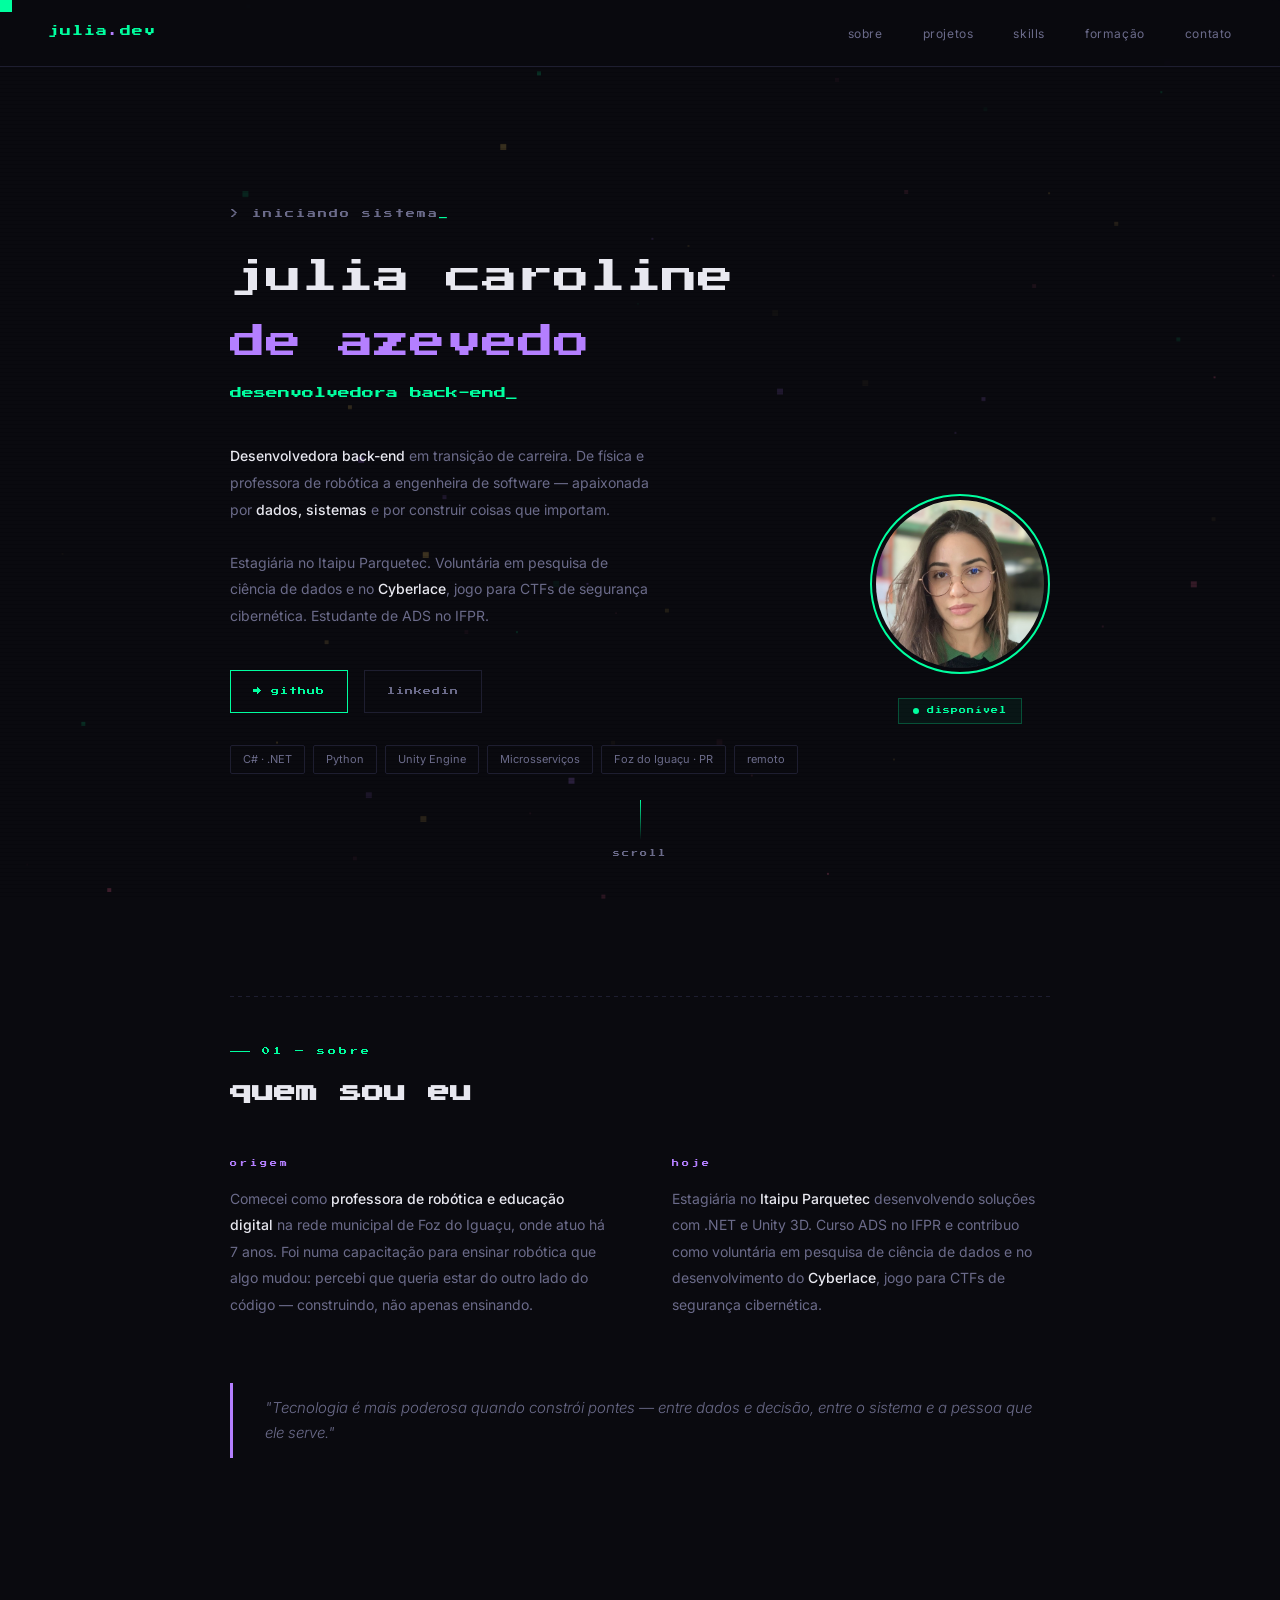
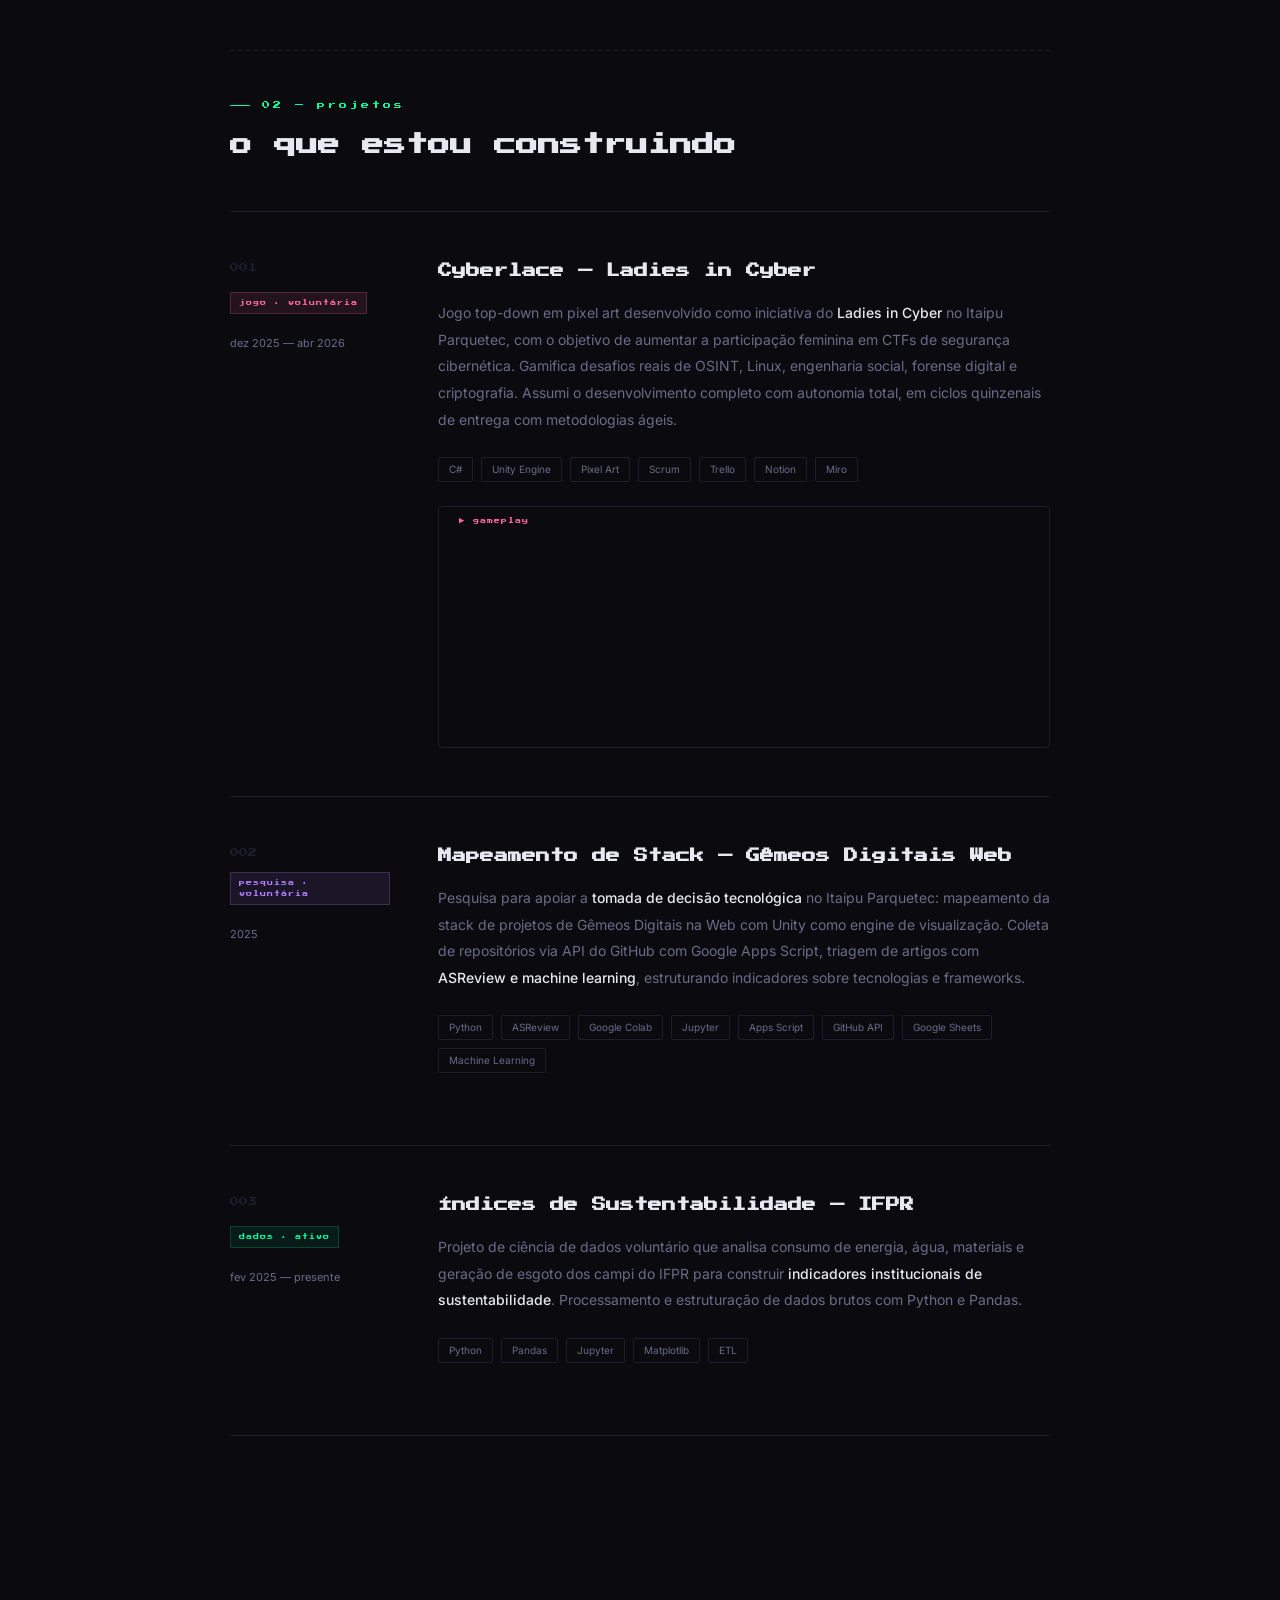
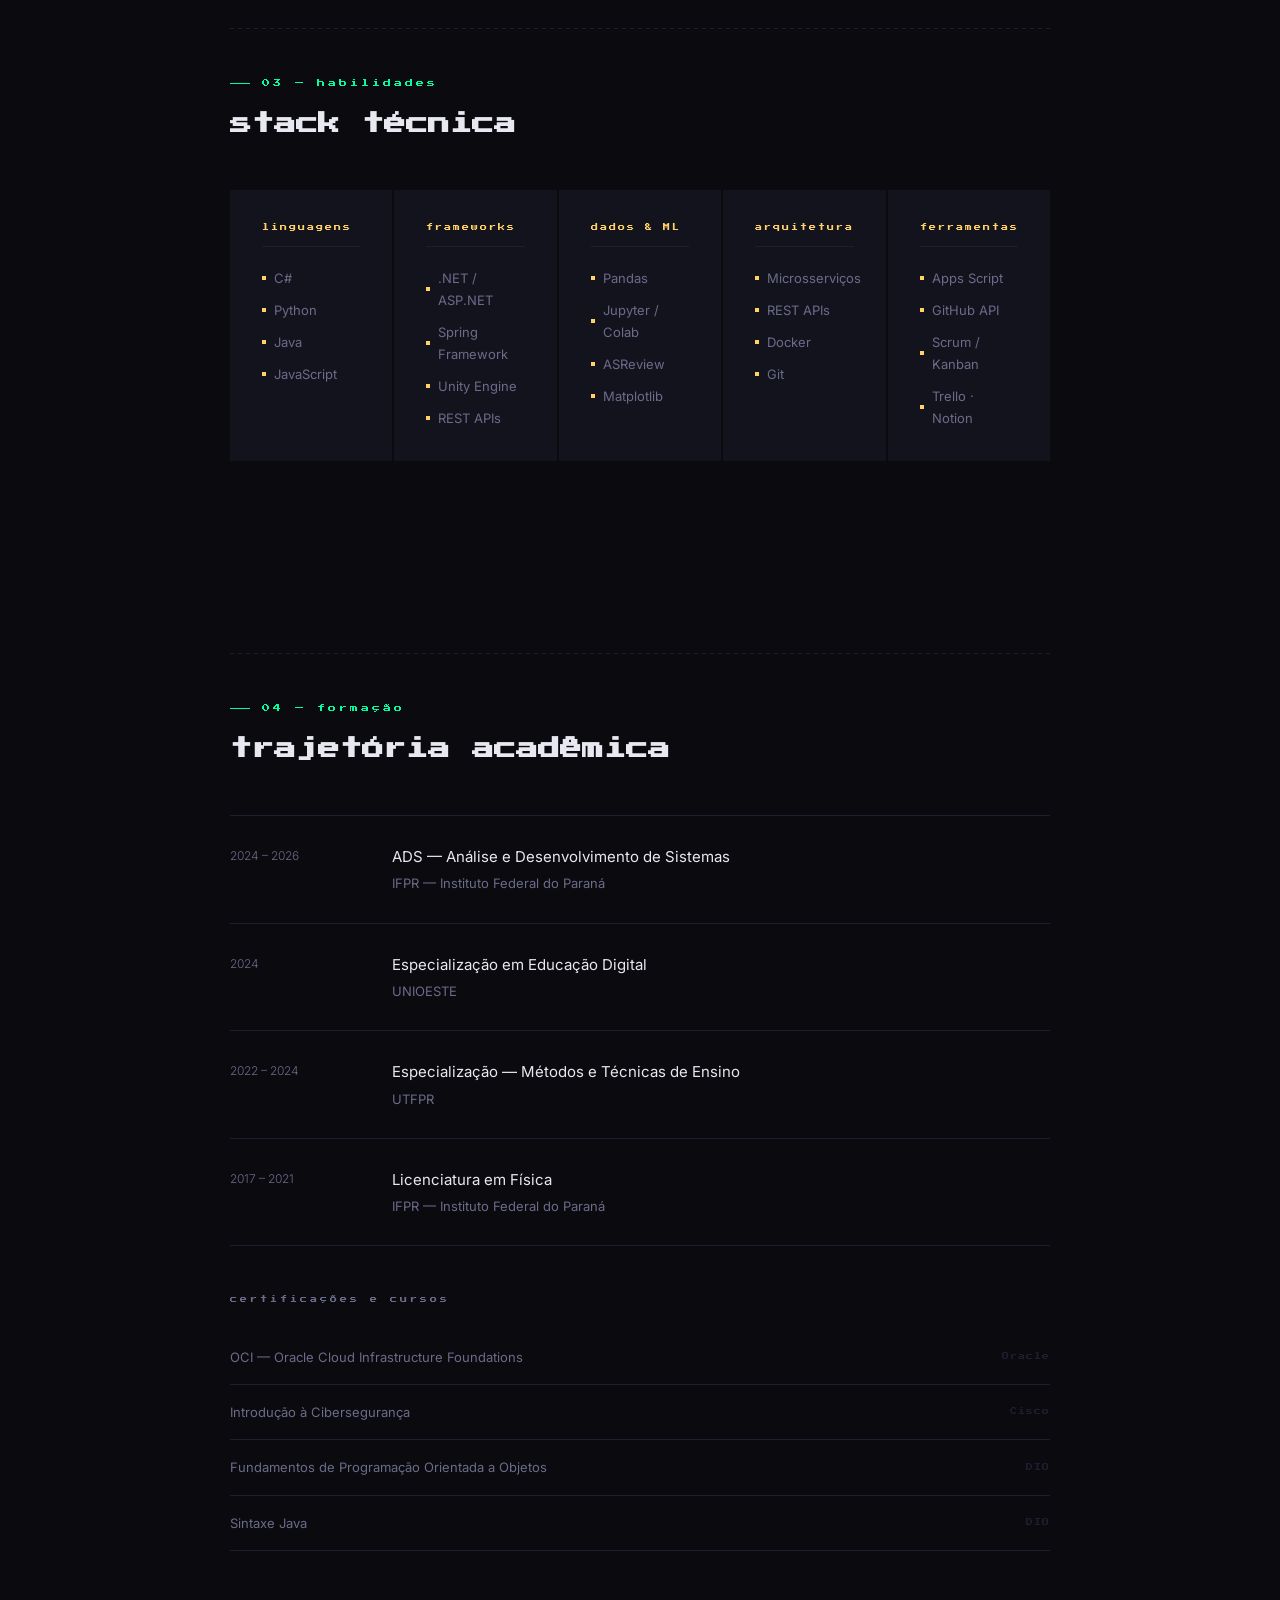
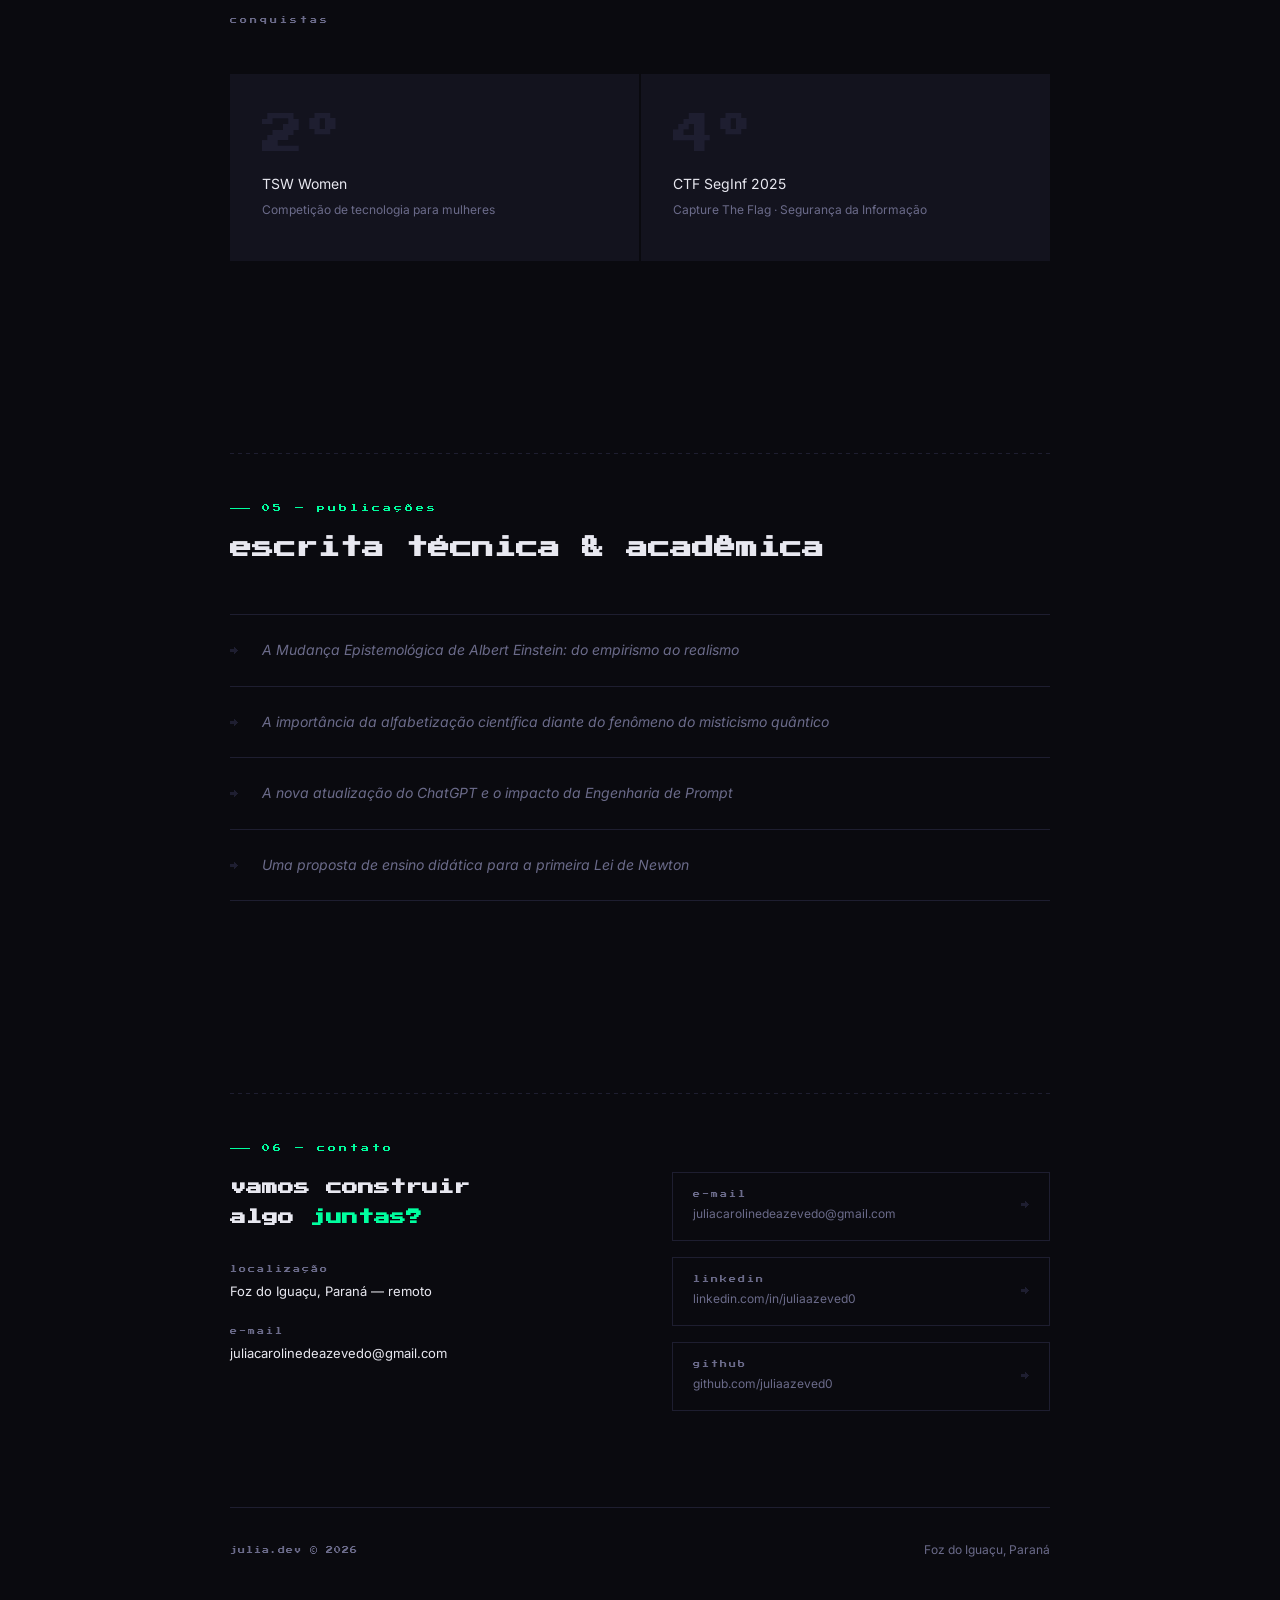
==== index.html @ 339a1e9d "added image profile and update style portfolio" ====
<!DOCTYPE html>
<html lang="pt-BR">
<head>
<meta charset="UTF-8">
<meta name="viewport" content="width=device-width, initial-scale=1.0">
<title>Julia Azevedo — dev</title>
<link rel="preconnect" href="https://fonts.googleapis.com">
<link href="https://fonts.googleapis.com/css2?family=Press+Start+2P&family=Inter:wght@300;400;500&display=swap" rel="stylesheet">
<style>
:root{
  --bg:#0a0a0f;
  --bg2:#0f0f17;
  --surface:#13131e;
  --border:#1e1e30;
  --accent:#00ff9f;
  --accent2:#b47fff;
  --accent3:#ff6b9d;
  --accent4:#ffd166;
  --text:#e8e8f0;
  --muted:#6b6b8a;
  --pixel:'Press Start 2P',monospace;
  --body:'Inter',sans-serif;
}
*{margin:0;padding:0;box-sizing:border-box;}
html{scroll-behavior:smooth;}
body{
  background:var(--bg);
  color:var(--text);
  font-family:var(--body);
  font-size:15px;
  line-height:1.7;
  overflow-x:hidden;
  cursor:none;
}

/* CURSOR */
#cursor{width:12px;height:12px;background:var(--accent);position:fixed;pointer-events:none;z-index:9999;transition:transform 0.1s;}
#cursor-trail{width:6px;height:6px;background:var(--accent2);position:fixed;pointer-events:none;z-index:9998;opacity:0.5;transition:left 0.12s,top 0.12s;}

/* CANVAS */
#particles{position:fixed;inset:0;pointer-events:none;z-index:0;opacity:0.4;}

/* SCANLINES */
body::after{
  content:'';position:fixed;inset:0;
  background:repeating-linear-gradient(0deg,transparent,transparent 3px,rgba(0,0,0,0.12) 3px,rgba(0,0,0,0.12) 4px);
  pointer-events:none;z-index:1;
}

/* NAV */
nav{
  position:fixed;top:0;left:0;right:0;z-index:100;
  padding:1.25rem 3rem;
  display:flex;justify-content:space-between;align-items:center;
  border-bottom:1px solid var(--border);
  background:rgba(10,10,15,0.88);
  backdrop-filter:blur(12px);
}
.nav-logo{font-family:var(--pixel);font-size:11px;color:var(--accent);text-decoration:none;letter-spacing:1px;}
.nav-logo span{color:var(--accent2);}
.nav-links{display:flex;gap:2.5rem;list-style:none;}
.nav-links a{
  font-size:12px;color:var(--muted);text-decoration:none;
  letter-spacing:0.05em;font-weight:400;transition:color 0.2s;position:relative;
}
.nav-links a::after{content:'';position:absolute;bottom:-2px;left:0;width:0;height:1px;background:var(--accent);transition:width 0.3s;}
.nav-links a:hover{color:var(--accent);}
.nav-links a:hover::after{width:100%;}

/* LAYOUT */
.page{max-width:900px;margin:0 auto;padding:0 2.5rem;position:relative;z-index:2;}

/* HERO */
.hero{min-height:100vh;display:flex;flex-direction:column;justify-content:center;padding-top:5rem;position:relative;}
.hero-pre{
  font-family:var(--pixel);font-size:9px;color:var(--muted);
  letter-spacing:2px;margin-bottom:1.5rem;
  opacity:0;animation:fadeUp 0.6s 0.2s forwards;
}
.hero-pre .blink{color:var(--accent);animation:blink 1s step-end infinite;}
@keyframes blink{50%{opacity:0;}}
.hero-name{
  font-family:var(--pixel);font-size:clamp(18px,3.5vw,36px);line-height:1.8;
  margin-bottom:0.5rem;opacity:0;animation:fadeUp 0.6s 0.4s forwards;
}
.hero-name .l1{color:var(--text);}
.hero-name .l2{color:var(--accent2);}
.hero-role{
  font-family:var(--pixel);font-size:clamp(9px,1.4vw,12px);color:var(--accent);
  margin-bottom:2.5rem;min-height:1.6em;opacity:0;animation:fadeUp 0.6s 0.6s forwards;
}
.hero-grid{
  display:grid;grid-template-columns:1fr auto;gap:4rem;align-items:center;
  opacity:0;animation:fadeUp 0.7s 0.8s forwards;
}
.hero-bio{font-size:14px;color:var(--muted);line-height:1.9;max-width:420px;margin-bottom:2.5rem;}
.hero-bio strong{color:var(--text);font-weight:500;}
.hero-btns{display:flex;gap:1rem;flex-wrap:wrap;}
.btn{
  font-family:var(--pixel);font-size:8px;padding:14px 22px;text-decoration:none;
  letter-spacing:1px;transition:all 0.2s;border:1px solid;
  display:inline-block;position:relative;overflow:hidden;
}
.btn::before{
  content:'';position:absolute;inset:0;background:var(--accent);
  transform:translateX(-101%);transition:transform 0.25s;z-index:0;
}
.btn:hover::before{transform:translateX(0);}
.btn span{position:relative;z-index:1;}
.btn-primary{border-color:var(--accent);color:var(--accent);}
.btn-primary:hover{color:var(--bg);}
.btn-ghost{border-color:var(--border);color:var(--muted);}
.btn-ghost::before{background:var(--surface);}
.btn-ghost:hover{color:var(--text);}
.hero-tags{display:flex;flex-wrap:wrap;gap:8px;margin-top:2rem;}
.tag{font-size:11px;color:var(--muted);border:1px solid var(--border);padding:4px 12px;border-radius:2px;transition:all 0.2s;}
.tag:hover{border-color:var(--accent2);color:var(--accent2);}

/* FOTO */
.hero-photo-area{display:flex;flex-direction:column;align-items:center;gap:1.5rem;}
.photo-ring{
  width:180px;height:180px;border:2px solid var(--accent);
  border-radius:50%;padding:4px;position:relative;
  animation:ringPulse 4s ease-in-out infinite;
}
@keyframes ringPulse{
  0%,100%{box-shadow:0 0 0 0 rgba(0,255,159,0.3);}
  50%{box-shadow:0 0 24px 4px rgba(0,255,159,0.12);}
}
.photo-inner{width:100%;height:100%;border-radius:50%;overflow:hidden;background:var(--surface);}
.photo-inner img{width:100%;height:100%;object-fit:cover;object-position:center top;display:block;filter:grayscale(15%);transition:filter 0.4s;}
.photo-ring:hover .photo-inner img{filter:grayscale(0%);}
.status-badge{
  font-family:var(--pixel);font-size:7px;color:var(--accent);
  border:1px solid rgba(0,255,159,0.25);padding:6px 14px;
  letter-spacing:1px;display:flex;align-items:center;gap:8px;
  background:rgba(0,255,159,0.05);
}
.status-dot{width:6px;height:6px;background:var(--accent);border-radius:50%;animation:pulse 2s ease-in-out infinite;}
@keyframes pulse{0%,100%{opacity:1;transform:scale(1);}50%{opacity:0.4;transform:scale(0.8);}}

/* SCROLL HINT */
.scroll-hint{
  position:absolute;bottom:2.5rem;left:50%;transform:translateX(-50%);
  display:flex;flex-direction:column;align-items:center;gap:8px;
  opacity:0;animation:fadeIn 1s 1.8s forwards;
}
.scroll-arrow{width:1px;height:40px;background:linear-gradient(to bottom,var(--accent),transparent);animation:scrollPulse 2s ease-in-out infinite;}
@keyframes scrollPulse{0%,100%{opacity:0.3;}50%{opacity:1;}}
.scroll-label{font-family:var(--pixel);font-size:7px;color:var(--muted);letter-spacing:2px;}

/* SEÇÕES */
section{padding:6rem 0;}
.sec-kicker{
  font-family:var(--pixel);font-size:8px;color:var(--accent);
  letter-spacing:3px;margin-bottom:1rem;
  display:flex;align-items:center;gap:12px;
}
.sec-kicker::before{content:'';display:inline-block;width:20px;height:1px;background:var(--accent);}
.sec-h{font-family:var(--pixel);font-size:clamp(14px,2.5vw,22px);color:var(--text);line-height:1.6;margin-bottom:3rem;}

/* DIVISOR */
.px-div{
  width:100%;height:1px;
  background:repeating-linear-gradient(90deg,var(--border) 0,var(--border) 4px,transparent 4px,transparent 8px);
  margin:0 0 3rem;
}

/* SOBRE */
.about-layout{display:grid;grid-template-columns:1fr 1fr;gap:4rem;align-items:start;}
.about-label-s{font-family:var(--pixel);font-size:7px;color:var(--accent2);letter-spacing:3px;margin-bottom:1rem;display:block;}
.about-p{font-size:14px;color:var(--muted);line-height:1.9;}
.about-p strong{color:var(--text);font-weight:500;}
.about-quote{
  grid-column:1/-1;border-left:3px solid var(--accent2);
  padding:0.75rem 0 0.75rem 2rem;font-size:15px;font-style:italic;
  color:var(--muted);font-weight:300;line-height:1.7;
}

/* PROJETOS */
.proj-item{
  border-top:1px solid var(--border);padding:3rem 0;
  display:grid;grid-template-columns:160px 1fr;gap:3rem;transition:background 0.3s;
}
.proj-item:last-child{border-bottom:1px solid var(--border);}
.proj-item:hover{background:rgba(255,255,255,0.01);}
.proj-index{font-family:var(--pixel);font-size:9px;color:var(--border);margin-bottom:0.75rem;}
.proj-badge{font-family:var(--pixel);font-size:6px;padding:5px 8px;letter-spacing:1px;display:inline-block;margin-bottom:0.75rem;}
.badge-game{background:rgba(255,107,157,0.1);color:var(--accent3);border:1px solid rgba(255,107,157,0.22);}
.badge-research{background:rgba(180,127,255,0.1);color:var(--accent2);border:1px solid rgba(180,127,255,0.22);}
.badge-data{background:rgba(0,255,159,0.07);color:var(--accent);border:1px solid rgba(0,255,159,0.18);}
.proj-period{font-size:11px;color:var(--muted);margin-top:0.5rem;}
.proj-title{
  font-family:var(--pixel);font-size:clamp(10px,1.6vw,14px);color:var(--text);
  line-height:1.7;margin-bottom:1rem;transition:color 0.2s;
}
.proj-item:hover .proj-title{color:var(--accent);}
.proj-desc{font-size:14px;color:var(--muted);line-height:1.9;margin-bottom:1.5rem;}
.proj-desc strong{color:var(--text);font-weight:500;}
.proj-stack{display:flex;flex-wrap:wrap;gap:8px;margin-bottom:1.5rem;}
.stag{
  font-size:10px;color:var(--muted);border:1px solid var(--border);
  padding:3px 10px;border-radius:2px;transition:border-color 0.2s;
}
.proj-item:hover .stag{border-color:rgba(0,255,159,0.18);}

/* VÍDEO */
.video-box{
  border:1px solid var(--border);border-radius:4px;
  overflow:hidden;position:relative;background:var(--bg);
  transition:border-color 0.3s;line-height:0;
}
.proj-item:hover .video-box{border-color:rgba(255,107,157,0.35);}
.video-box video{width:100%;display:block;max-height:240px;object-fit:cover;}
.video-label{
  position:absolute;top:10px;left:12px;
  font-family:var(--pixel);font-size:6px;color:var(--accent3);
  letter-spacing:1px;background:rgba(10,10,15,0.82);padding:4px 8px;
}

/* SKILLS */
.skills-wrap{display:grid;grid-template-columns:repeat(auto-fit,minmax(155px,1fr));gap:2px;}
.skill-col{background:var(--surface);padding:2rem;transition:background 0.2s;}
.skill-col:hover{background:var(--bg2);}
.skill-col-title{font-family:var(--pixel);font-size:7px;color:var(--accent4);letter-spacing:2px;margin-bottom:1.25rem;padding-bottom:0.75rem;border-bottom:1px solid var(--border);}
.skill-col ul{list-style:none;display:flex;flex-direction:column;gap:10px;}
.skill-col li{font-size:13px;color:var(--muted);display:flex;align-items:center;gap:8px;transition:color 0.2s;}
.skill-col:hover li{color:var(--text);}
.skill-col li::before{content:'';width:4px;height:4px;background:var(--accent4);flex-shrink:0;}

/* FORMAÇÃO */
.edu-grid{display:flex;flex-direction:column;}
.edu-row{
  display:grid;grid-template-columns:130px 1fr;gap:2rem;
  padding:1.75rem 0;border-bottom:1px solid var(--border);transition:background 0.2s;
}
.edu-row:first-child{border-top:1px solid var(--border);}
.edu-row:hover{background:rgba(255,255,255,0.01);}
.edu-year{font-size:12px;color:var(--muted);padding-top:2px;font-weight:300;}
.edu-name{font-size:15px;color:var(--text);font-weight:400;margin-bottom:3px;}
.edu-inst{font-size:13px;color:var(--muted);}
.cert-head{font-family:var(--pixel);font-size:7px;color:var(--muted);letter-spacing:3px;margin:3rem 0 1.5rem;}
.cert-row{
  display:grid;grid-template-columns:1fr auto;gap:2rem;
  padding:1rem 0;border-bottom:1px solid var(--border);align-items:center;transition:background 0.2s;
}
.cert-row:first-child{border-top:1px solid var(--border);}
.cert-row:hover{background:rgba(255,255,255,0.01);}
.cert-name-t{font-size:13px;color:var(--muted);}
.cert-src{font-family:var(--pixel);font-size:7px;color:var(--border);text-align:right;letter-spacing:1px;}

/* CONQUISTAS */
.ach-row{display:grid;grid-template-columns:1fr 1fr;gap:2px;margin-top:3rem;}
.ach-card{background:var(--surface);padding:2.5rem 2rem;transition:background 0.2s;}
.ach-card:hover{background:var(--bg2);}
.ach-num{font-family:var(--pixel);font-size:42px;color:var(--border);margin-bottom:1rem;line-height:1;transition:color 0.3s;}
.ach-card:hover .ach-num{color:var(--accent4);}
.ach-name{font-size:14px;color:var(--text);margin-bottom:4px;font-weight:400;}
.ach-sub{font-size:12px;color:var(--muted);}

/* PUBLICAÇÕES */
.pub-list{display:flex;flex-direction:column;}
.pub-row{padding:1.5rem 0;border-bottom:1px solid var(--border);display:flex;gap:1.5rem;align-items:baseline;transition:background 0.2s;}
.pub-row:first-child{border-top:1px solid var(--border);}
.pub-row:hover{background:rgba(255,255,255,0.01);}
.pub-arrow{font-family:var(--pixel);font-size:8px;color:var(--border);flex-shrink:0;transition:color 0.2s;}
.pub-row:hover .pub-arrow{color:var(--accent);}
.pub-text{font-size:14px;color:var(--muted);font-style:italic;line-height:1.6;}

/* CONTATO */
.contact-area{display:grid;grid-template-columns:1fr 1fr;gap:4rem;align-items:start;}
.contact-tagline{font-family:var(--pixel);font-size:clamp(11px,1.8vw,16px);color:var(--text);line-height:1.9;margin-bottom:2rem;}
.contact-tagline span{color:var(--accent);}
.cinfo-label{font-family:var(--pixel);font-size:7px;color:var(--muted);letter-spacing:2px;margin-bottom:4px;display:block;}
.cinfo-val{font-size:13px;color:var(--text);margin-bottom:1.5rem;display:block;}
.contact-links{display:flex;flex-direction:column;gap:1rem;}
.clink{
  display:flex;align-items:center;gap:1rem;text-decoration:none;
  padding:1rem 1.25rem;border:1px solid var(--border);transition:all 0.2s;color:var(--muted);
}
.clink:hover{border-color:var(--accent);color:var(--text);background:rgba(0,255,159,0.04);}
.clink-label{font-family:var(--pixel);font-size:7px;letter-spacing:2px;color:inherit;}
.clink-val{font-size:12px;color:inherit;margin-top:3px;}
.clink-arrow{margin-left:auto;font-family:var(--pixel);font-size:8px;color:var(--border);}
.clink:hover .clink-arrow{color:var(--accent);}

/* FOOTER */
footer{border-top:1px solid var(--border);padding:2rem 0 3rem;display:flex;justify-content:space-between;align-items:center;}
.footer-l{font-family:var(--pixel);font-size:7px;color:var(--muted);letter-spacing:1px;}
.footer-r{font-size:12px;color:var(--muted);}

/* REVEAL */
.reveal{opacity:0;transform:translateY(24px);transition:opacity 0.7s,transform 0.7s;}
.reveal.visible{opacity:1;transform:translateY(0);}

/* GLITCH */
.glitch:hover{animation:glitch 0.35s steps(2) 1;}
@keyframes glitch{
  0%{text-shadow:2px 0 var(--accent3),-2px 0 var(--accent2);}
  33%{text-shadow:-2px 0 var(--accent3),2px 0 var(--accent2);}
  66%{text-shadow:2px 2px var(--accent3),-2px -2px var(--accent2);}
  100%{text-shadow:none;}
}

@keyframes fadeUp{from{opacity:0;transform:translateY(16px);}to{opacity:1;transform:translateY(0);}}
@keyframes fadeIn{from{opacity:0;}to{opacity:1;}}

@media(max-width:680px){
  nav{padding:1rem 1.5rem;}
  .nav-links{display:none;}
  .page{padding:0 1.5rem;}
  .hero-grid,.about-layout,.contact-area{grid-template-columns:1fr;}
  .proj-item{grid-template-columns:1fr;}
  .ach-row{grid-template-columns:1fr;}
  .edu-row{grid-template-columns:1fr;gap:0.25rem;}
  .footer-r{display:none;}
}
</style>
</head>
<body>

<canvas id="particles"></canvas>
<div id="cursor"></div>
<div id="cursor-trail"></div>

<nav>
  <a class="nav-logo" href="#">julia<span>.</span>dev</a>
  <ul class="nav-links">
    <li><a href="#sobre">sobre</a></li>
    <li><a href="#projetos">projetos</a></li>
    <li><a href="#skills">skills</a></li>
    <li><a href="#formacao">formação</a></li>
    <li><a href="#contato">contato</a></li>
  </ul>
</nav>

<div class="page">

<!-- HERO -->
<div class="hero" id="topo">
  <p class="hero-pre">> iniciando sistema<span class="blink">_</span></p>
  <div class="hero-name">
    <div class="l1 glitch">julia caroline</div>
    <div class="l2 glitch">de azevedo</div>
  </div>
  <div class="hero-role" id="typewriter"></div>

  <div class="hero-grid">
    <div>
      <p class="hero-bio">
        <strong>Desenvolvedora back-end</strong> em transição de carreira. De física e professora de robótica a engenheira de software — apaixonada por <strong>dados, sistemas</strong> e por construir coisas que importam.<br><br>
        Estagiária no Itaipu Parquetec. Voluntária em pesquisa de ciência de dados e no <strong>Cyberlace</strong>, jogo para CTFs de segurança cibernética. Estudante de ADS no IFPR.
      </p>
      <div class="hero-btns">
        <a href="https://github.com/juliaazeved0/" class="btn btn-primary" target="_blank" rel="noopener"><span>→ github</span></a>
        <a href="https://www.linkedin.com/in/juliaazeved0" class="btn btn-ghost" target="_blank" rel="noopener"><span>linkedin</span></a>
      </div>
      <div class="hero-tags">
        <span class="tag">C# · .NET</span>
        <span class="tag">Python</span>
        <span class="tag">Unity Engine</span>
        <span class="tag">Microsserviços</span>
        <span class="tag">Foz do Iguaçu · PR</span>
        <span class="tag">remoto</span>
      </div>
    </div>

    <div class="hero-photo-area">
      <div class="photo-ring">
        <div class="photo-inner">
          <!-- FOTO: profile.jpeg na mesma pasta que index.html -->
          <img src="profile.jpeg" alt="Julia Azevedo">
        </div>
      </div>
      <div class="status-badge">
        <div class="status-dot"></div>
        disponível
      </div>
    </div>
  </div>

  <div class="scroll-hint">
    <div class="scroll-arrow"></div>
    <span class="scroll-label">scroll</span>
  </div>
</div>

<!-- SOBRE -->
<section id="sobre">
  <div class="px-div"></div>
  <p class="sec-kicker reveal">01 — sobre</p>
  <h2 class="sec-h reveal">quem sou eu</h2>
  <div class="about-layout reveal">
    <div>
      <span class="about-label-s">origem</span>
      <p class="about-p">Comecei como <strong>professora de robótica e educação digital</strong> na rede municipal de Foz do Iguaçu, onde atuo há 7 anos. Foi numa capacitação para ensinar robótica que algo mudou: percebi que queria estar do outro lado do código — construindo, não apenas ensinando.</p>
    </div>
    <div>
      <span class="about-label-s">hoje</span>
      <p class="about-p">Estagiária no <strong>Itaipu Parquetec</strong> desenvolvendo soluções com .NET e Unity 3D. Curso ADS no IFPR e contribuo como voluntária em pesquisa de ciência de dados e no desenvolvimento do <strong>Cyberlace</strong>, jogo para CTFs de segurança cibernética.</p>
    </div>
    <blockquote class="about-quote">
      "Tecnologia é mais poderosa quando constrói pontes — entre dados e decisão, entre o sistema e a pessoa que ele serve."
    </blockquote>
  </div>
</section>

<!-- PROJETOS -->
<section id="projetos">
  <div class="px-div"></div>
  <p class="sec-kicker reveal">02 — projetos</p>
  <h2 class="sec-h reveal">o que estou construindo</h2>

  <div class="proj-item reveal">
    <div>
      <p class="proj-index">001</p>
      <span class="proj-badge badge-game">jogo · voluntária</span>
      <p class="proj-period">dez 2025 — abr 2026</p>
    </div>
    <div>
      <h3 class="proj-title">Cyberlace — Ladies in Cyber</h3>
      <p class="proj-desc">Jogo top-down em pixel art desenvolvido como iniciativa do <strong>Ladies in Cyber</strong> no Itaipu Parquetec, com o objetivo de aumentar a participação feminina em CTFs de segurança cibernética. Gamifica desafios reais de OSINT, Linux, engenharia social, forense digital e criptografia. Assumi o desenvolvimento completo com autonomia total, em ciclos quinzenais de entrega com metodologias ágeis.</p>
      <div class="proj-stack">
        <span class="stag">C#</span><span class="stag">Unity Engine</span><span class="stag">Pixel Art</span>
        <span class="stag">Scrum</span><span class="stag">Trello</span><span class="stag">Notion</span><span class="stag">Miro</span>
      </div>
      <!-- VÍDEO: demo.mp4 na mesma pasta que index.html -->
      <div class="video-box">
        <span class="video-label">▶ gameplay</span>
        <video autoplay muted loop playsinline>
          <source src="demo.mp4" type="video/mp4">
        </video>
      </div>
    </div>
  </div>

  <div class="proj-item reveal">
    <div>
      <p class="proj-index">002</p>
      <span class="proj-badge badge-research">pesquisa · voluntária</span>
      <p class="proj-period">2025</p>
    </div>
    <div>
      <h3 class="proj-title">Mapeamento de Stack — Gêmeos Digitais Web</h3>
      <p class="proj-desc">Pesquisa para apoiar a <strong>tomada de decisão tecnológica</strong> no Itaipu Parquetec: mapeamento da stack de projetos de Gêmeos Digitais na Web com Unity como engine de visualização. Coleta de repositórios via API do GitHub com Google Apps Script, triagem de artigos com <strong>ASReview e machine learning</strong>, estruturando indicadores sobre tecnologias e frameworks.</p>
      <div class="proj-stack">
        <span class="stag">Python</span><span class="stag">ASReview</span><span class="stag">Google Colab</span>
        <span class="stag">Jupyter</span><span class="stag">Apps Script</span><span class="stag">GitHub API</span>
        <span class="stag">Google Sheets</span><span class="stag">Machine Learning</span>
      </div>
    </div>
  </div>

  <div class="proj-item reveal">
    <div>
      <p class="proj-index">003</p>
      <span class="proj-badge badge-data">dados · ativo</span>
      <p class="proj-period">fev 2025 — presente</p>
    </div>
    <div>
      <h3 class="proj-title">Índices de Sustentabilidade — IFPR</h3>
      <p class="proj-desc">Projeto de ciência de dados voluntário que analisa consumo de energia, água, materiais e geração de esgoto dos campi do IFPR para construir <strong>indicadores institucionais de sustentabilidade</strong>. Processamento e estruturação de dados brutos com Python e Pandas.</p>
      <div class="proj-stack">
        <span class="stag">Python</span><span class="stag">Pandas</span><span class="stag">Jupyter</span>
        <span class="stag">Matplotlib</span><span class="stag">ETL</span>
      </div>
    </div>
  </div>
</section>

<!-- SKILLS -->
<section id="skills">
  <div class="px-div"></div>
  <p class="sec-kicker reveal">03 — habilidades</p>
  <h2 class="sec-h reveal">stack técnica</h2>
  <div class="skills-wrap reveal">
    <div class="skill-col">
      <div class="skill-col-title">linguagens</div>
      <ul><li>C#</li><li>Python</li><li>Java</li><li>JavaScript</li></ul>
    </div>
    <div class="skill-col">
      <div class="skill-col-title">frameworks</div>
      <ul><li>.NET / ASP.NET</li><li>Spring Framework</li><li>Unity Engine</li><li>REST APIs</li></ul>
    </div>
    <div class="skill-col">
      <div class="skill-col-title">dados & ML</div>
      <ul><li>Pandas</li><li>Jupyter / Colab</li><li>ASReview</li><li>Matplotlib</li></ul>
    </div>
    <div class="skill-col">
      <div class="skill-col-title">arquitetura</div>
      <ul><li>Microsserviços</li><li>REST APIs</li><li>Docker</li><li>Git</li></ul>
    </div>
    <div class="skill-col">
      <div class="skill-col-title">ferramentas</div>
      <ul><li>Apps Script</li><li>GitHub API</li><li>Scrum / Kanban</li><li>Trello · Notion</li></ul>
    </div>
  </div>
</section>

<!-- FORMAÇÃO -->
<section id="formacao">
  <div class="px-div"></div>
  <p class="sec-kicker reveal">04 — formação</p>
  <h2 class="sec-h reveal">trajetória acadêmica</h2>

  <div class="edu-grid reveal">
    <div class="edu-row">
      <span class="edu-year">2024 – 2026</span>
      <div><p class="edu-name">ADS — Análise e Desenvolvimento de Sistemas</p><p class="edu-inst">IFPR — Instituto Federal do Paraná</p></div>
    </div>
    <div class="edu-row">
      <span class="edu-year">2024</span>
      <div><p class="edu-name">Especialização em Educação Digital</p><p class="edu-inst">UNIOESTE</p></div>
    </div>
    <div class="edu-row">
      <span class="edu-year">2022 – 2024</span>
      <div><p class="edu-name">Especialização — Métodos e Técnicas de Ensino</p><p class="edu-inst">UTFPR</p></div>
    </div>
    <div class="edu-row">
      <span class="edu-year">2017 – 2021</span>
      <div><p class="edu-name">Licenciatura em Física</p><p class="edu-inst">IFPR — Instituto Federal do Paraná</p></div>
    </div>
  </div>

  <div class="reveal">
    <p class="cert-head">certificações e cursos</p>
    <div class="cert-row"><span class="cert-name-t">OCI — Oracle Cloud Infrastructure Foundations</span><span class="cert-src">Oracle</span></div>
    <div class="cert-row"><span class="cert-name-t">Introdução à Cibersegurança</span><span class="cert-src">Cisco</span></div>
    <div class="cert-row"><span class="cert-name-t">Fundamentos de Programação Orientada a Objetos</span><span class="cert-src">DIO</span></div>
    <div class="cert-row"><span class="cert-name-t">Sintaxe Java</span><span class="cert-src">DIO</span></div>
  </div>

  <div class="reveal">
    <p class="cert-head" style="margin-top:4rem;">conquistas</p>
    <div class="ach-row">
      <div class="ach-card">
        <div class="ach-num">2º</div>
        <p class="ach-name">TSW Women</p>
        <p class="ach-sub">Competição de tecnologia para mulheres</p>
      </div>
      <div class="ach-card">
        <div class="ach-num">4º</div>
        <p class="ach-name">CTF SegInf 2025</p>
        <p class="ach-sub">Capture The Flag · Segurança da Informação</p>
      </div>
    </div>
  </div>
</section>

<!-- PUBLICAÇÕES -->
<section>
  <div class="px-div"></div>
  <p class="sec-kicker reveal">05 — publicações</p>
  <h2 class="sec-h reveal">escrita técnica & acadêmica</h2>
  <div class="pub-list reveal">
    <div class="pub-row"><span class="pub-arrow">→</span><p class="pub-text">A Mudança Epistemológica de Albert Einstein: do empirismo ao realismo</p></div>
    <div class="pub-row"><span class="pub-arrow">→</span><p class="pub-text">A importância da alfabetização científica diante do fenômeno do misticismo quântico</p></div>
    <div class="pub-row"><span class="pub-arrow">→</span><p class="pub-text">A nova atualização do ChatGPT e o impacto da Engenharia de Prompt</p></div>
    <div class="pub-row"><span class="pub-arrow">→</span><p class="pub-text">Uma proposta de ensino didática para a primeira Lei de Newton</p></div>
  </div>
</section>

<!-- CONTATO -->
<section id="contato">
  <div class="px-div"></div>
  <p class="sec-kicker reveal">06 — contato</p>
  <div class="contact-area">
    <div class="reveal">
      <h2 class="contact-tagline">vamos construir<br>algo <span>juntas?</span></h2>
      <span class="cinfo-label">localização</span>
      <span class="cinfo-val">Foz do Iguaçu, Paraná — remoto</span>
      <span class="cinfo-label">e-mail</span>
      <span class="cinfo-val">juliacarolinedeazevedo@gmail.com</span>
    </div>
    <div class="contact-links reveal">
      <a href="mailto:juliacarolinedeazevedo@gmail.com" class="clink">
        <div><div class="clink-label">e-mail</div><div class="clink-val">juliacarolinedeazevedo@gmail.com</div></div>
        <span class="clink-arrow">→</span>
      </a>
      <a href="https://www.linkedin.com/in/juliaazeved0" class="clink" target="_blank" rel="noopener">
        <div><div class="clink-label">linkedin</div><div class="clink-val">linkedin.com/in/juliaazeved0</div></div>
        <span class="clink-arrow">→</span>
      </a>
      <a href="https://github.com/juliaazeved0/" class="clink" target="_blank" rel="noopener">
        <div><div class="clink-label">github</div><div class="clink-val">github.com/juliaazeved0</div></div>
        <span class="clink-arrow">→</span>
      </a>
    </div>
  </div>
</section>

<footer>
  <span class="footer-l">julia.dev © 2026</span>
  <span class="footer-r">Foz do Iguaçu, Paraná</span>
</footer>

</div>

<script>
/* CURSOR */
const cur=document.getElementById('cursor');
const trail=document.getElementById('cursor-trail');
let mx=0,my=0;
document.addEventListener('mousemove',e=>{
  mx=e.clientX;my=e.clientY;
  cur.style.left=(mx-6)+'px';cur.style.top=(my-6)+'px';
});
setInterval(()=>{trail.style.left=(mx-3)+'px';trail.style.top=(my-3)+'px';},80);

/* PARTÍCULAS PIXEL */
const cv=document.getElementById('particles');
const cx=cv.getContext('2d');
function resize(){cv.width=window.innerWidth;cv.height=window.innerHeight;}
resize();window.addEventListener('resize',resize);
const cols=['#00ff9f','#b47fff','#ff6b9d','#ffd166'];
const pts=Array.from({length:55},()=>({
  x:Math.random()*cv.width,y:Math.random()*cv.height,
  s:Math.floor(Math.random()*3+1)*2,
  vx:(Math.random()-0.5)*0.28,vy:(Math.random()-0.5)*0.28,
  c:cols[Math.floor(Math.random()*cols.length)],
  a:Math.random()*0.45+0.08
}));
(function draw(){
  cx.clearRect(0,0,cv.width,cv.height);
  pts.forEach(p=>{
    cx.globalAlpha=p.a;cx.fillStyle=p.c;
    cx.fillRect(p.x,p.y,p.s,p.s);
    p.x+=p.vx;p.y+=p.vy;
    if(p.x<0||p.x>cv.width)p.vx*=-1;
    if(p.y<0||p.y>cv.height)p.vy*=-1;
  });
  cx.globalAlpha=1;requestAnimationFrame(draw);
})();

/* TYPEWRITER */
const roles=['desenvolvedora back-end_','entusiasta de dados_','criadora do cyberlace_','ex-professora de robótica_','apaixonada por sistemas_'];
let ri=0,ci=0,del=false;
const tw=document.getElementById('typewriter');
function type(){
  const r=roles[ri];
  if(!del){tw.textContent=r.slice(0,++ci);if(ci===r.length){del=true;setTimeout(type,1800);return;}}
  else{tw.textContent=r.slice(0,--ci);if(ci===0){del=false;ri=(ri+1)%roles.length;}}
  setTimeout(type,del?38:68);
}
type();

/* SCROLL REVEAL */
const obs=new IntersectionObserver(es=>{es.forEach(e=>{if(e.isIntersecting)e.target.classList.add('visible');});},{threshold:0.1});
document.querySelectorAll('.reveal').forEach(el=>obs.observe(el));
</script>
</body>
</html>
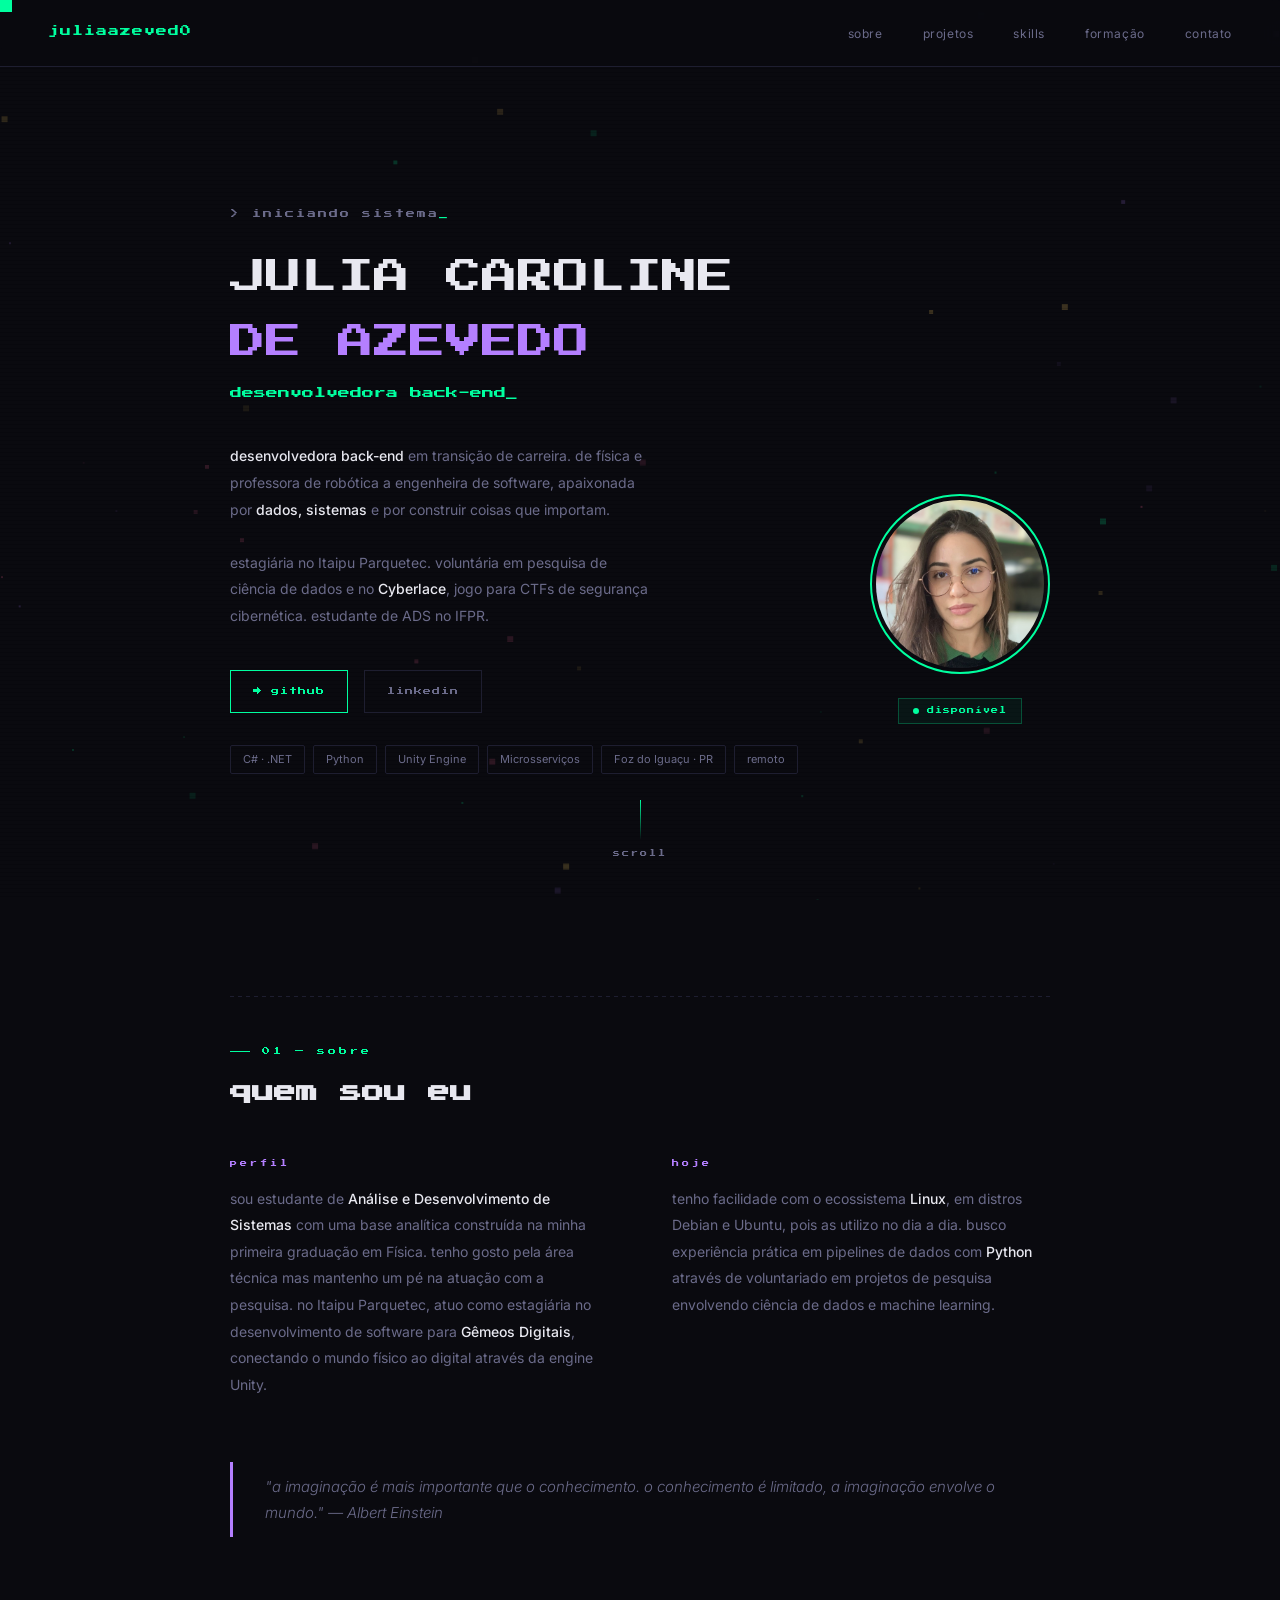
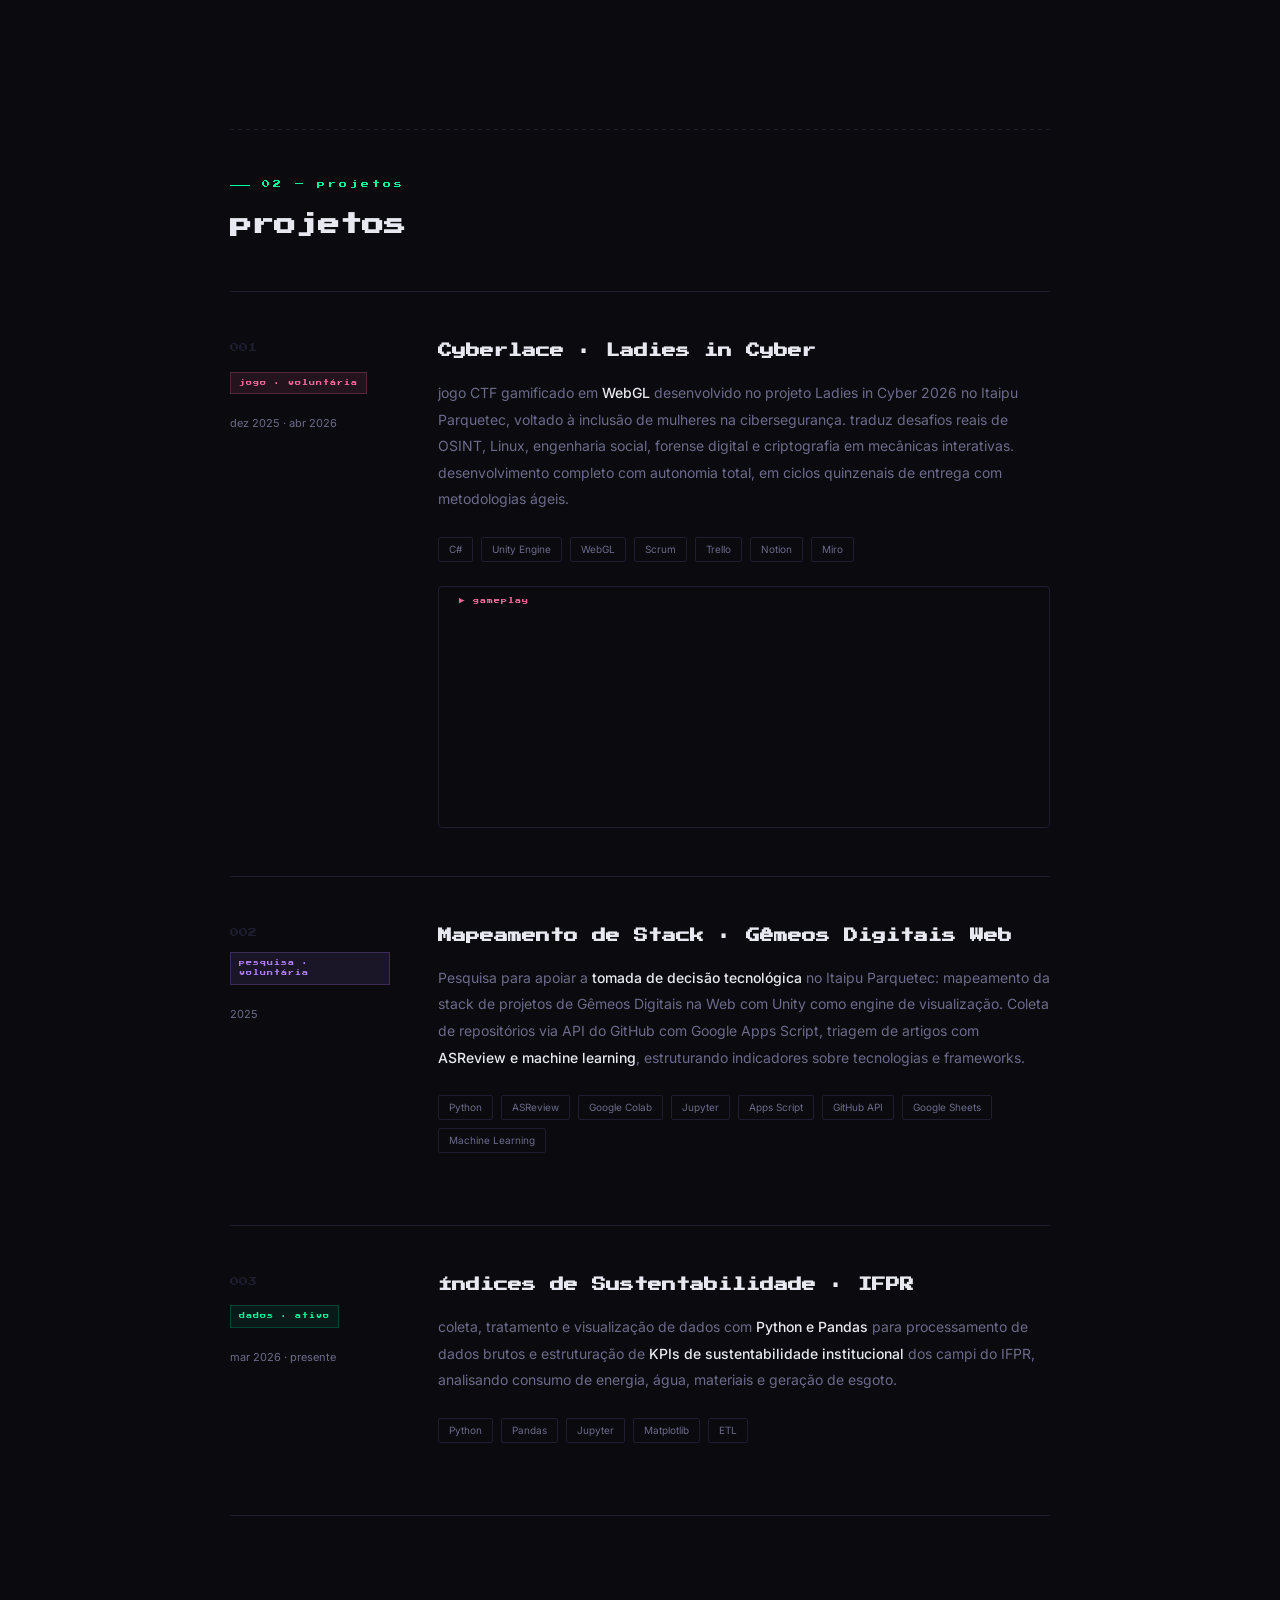
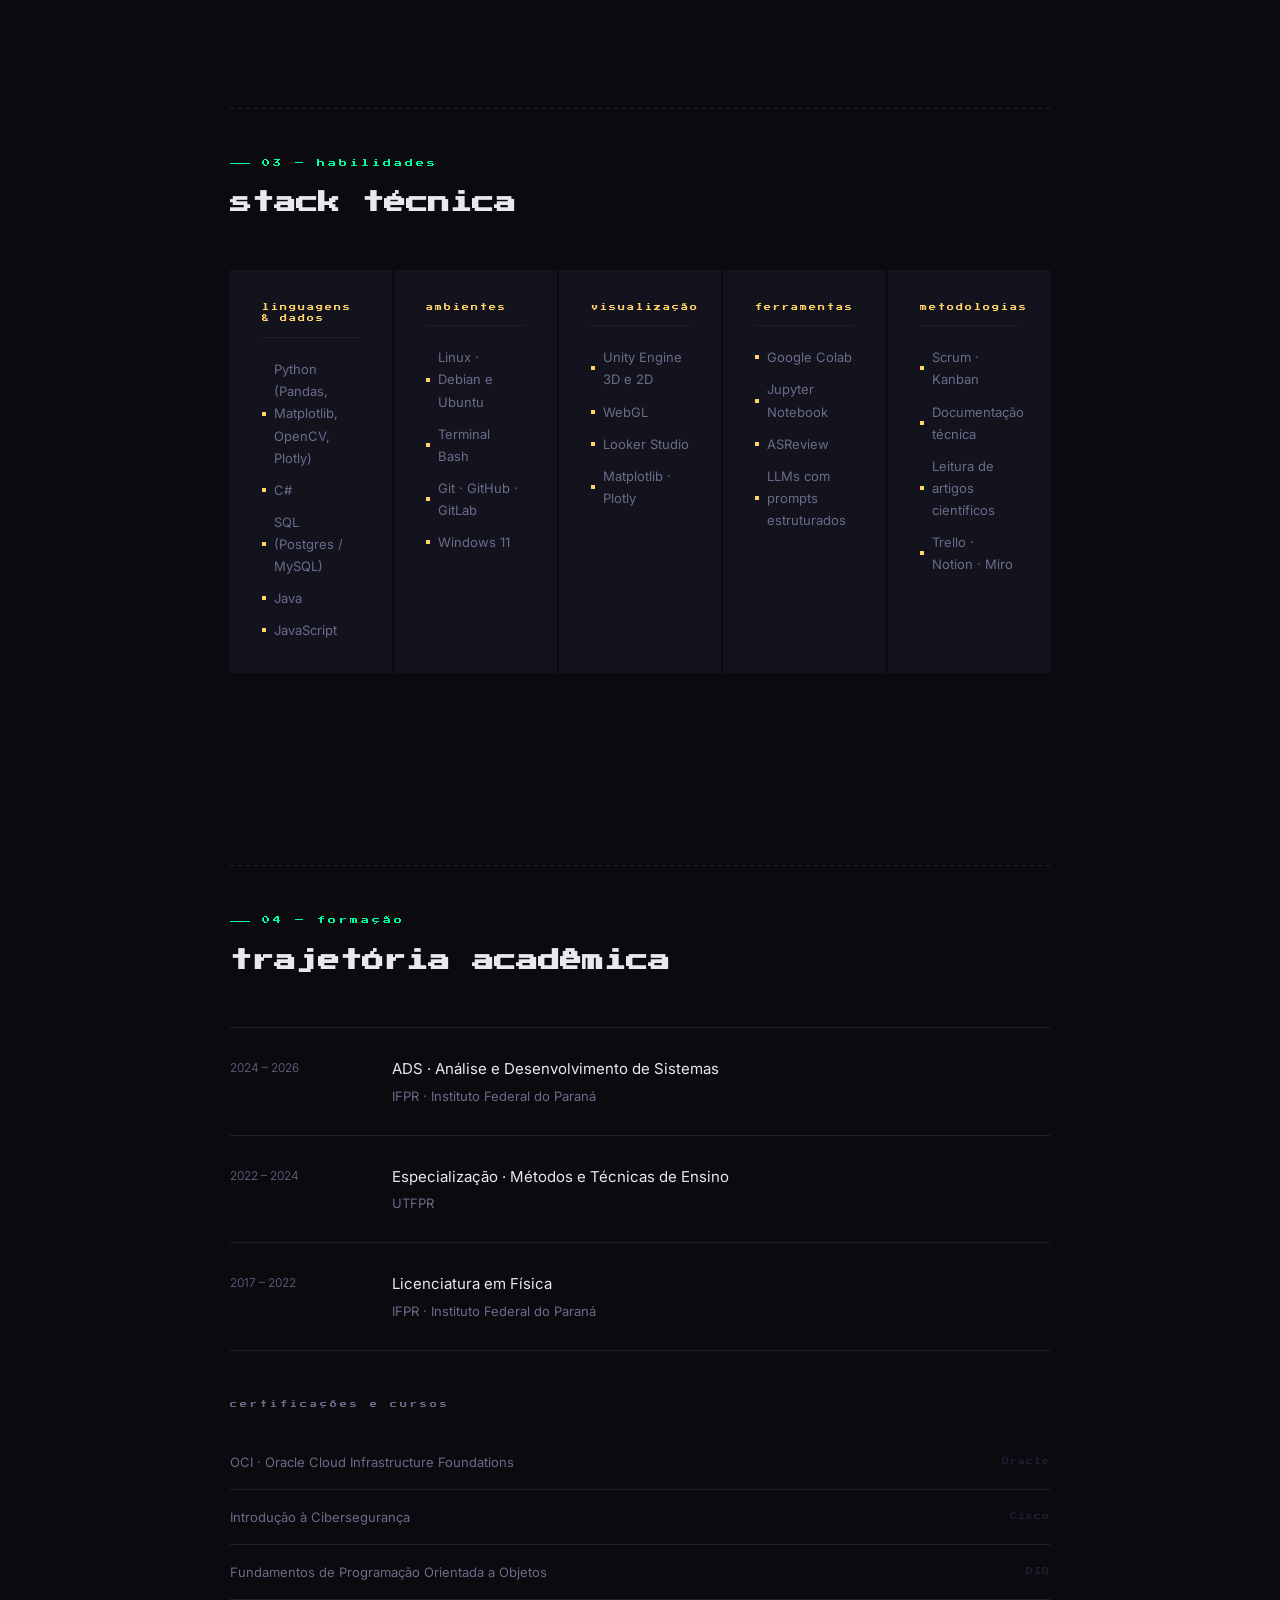
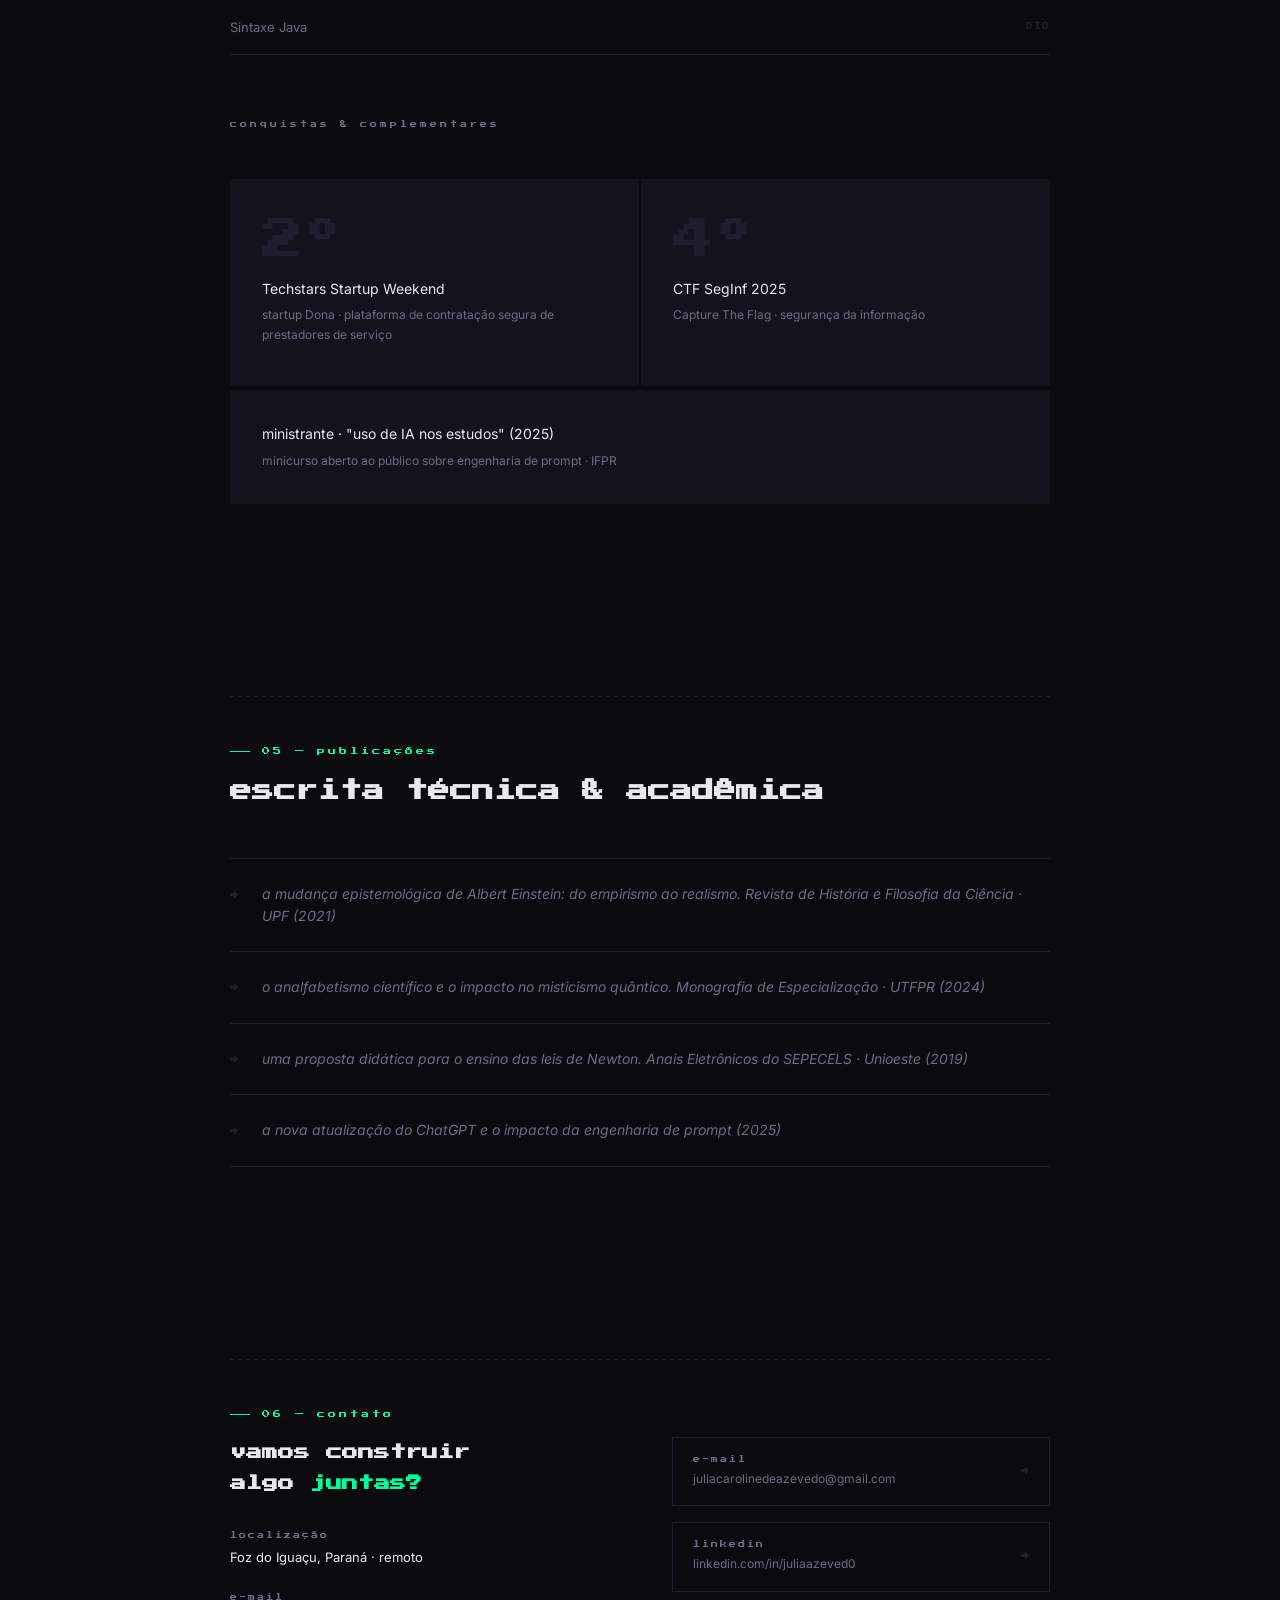
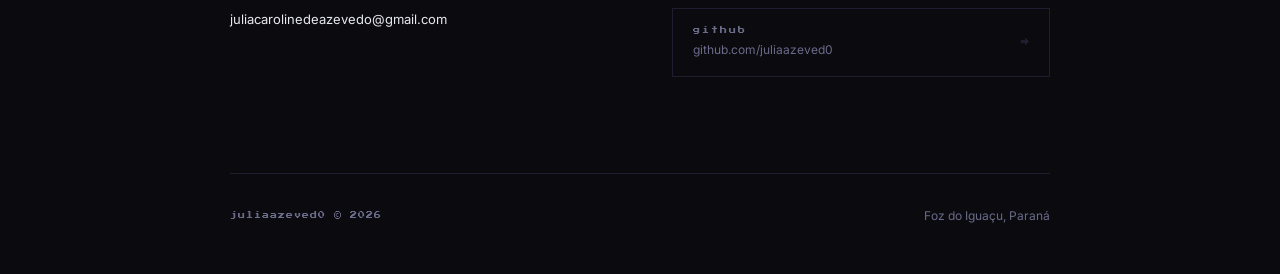
==== commit 1adf28c9: "upercase in name" ====
--- a/index.html
+++ b/index.html
@@ -3,7 +3,7 @@
 <head>
 <meta charset="UTF-8">
 <meta name="viewport" content="width=device-width, initial-scale=1.0">
-<title>Julia Azevedo — dev</title>
+<title>JULIA AZEVEDO</title>
 <link rel="preconnect" href="https://fonts.googleapis.com">
 <link href="https://fonts.googleapis.com/css2?family=Press+Start+2P&family=Inter:wght@300;400;500&display=swap" rel="stylesheet">
 <style>
@@ -324,7 +324,7 @@
 <div id="cursor-trail"></div>
 
 <nav>
-  <a class="nav-logo" href="#">julia<span>.</span>dev</a>
+  <a class="nav-logo" href="#">juliaazeved0</a>
   <ul class="nav-links">
     <li><a href="#sobre">sobre</a></li>
     <li><a href="#projetos">projetos</a></li>
@@ -340,16 +340,16 @@
 <div class="hero" id="topo">
   <p class="hero-pre">> iniciando sistema<span class="blink">_</span></p>
   <div class="hero-name">
-    <div class="l1 glitch">julia caroline</div>
-    <div class="l2 glitch">de azevedo</div>
+    <div class="l1 glitch">JULIA CAROLINE</div>
+    <div class="l2 glitch">DE AZEVEDO</div>
   </div>
   <div class="hero-role" id="typewriter"></div>
 
   <div class="hero-grid">
     <div>
       <p class="hero-bio">
-        <strong>Desenvolvedora back-end</strong> em transição de carreira. De física e professora de robótica a engenheira de software — apaixonada por <strong>dados, sistemas</strong> e por construir coisas que importam.<br><br>
-        Estagiária no Itaipu Parquetec. Voluntária em pesquisa de ciência de dados e no <strong>Cyberlace</strong>, jogo para CTFs de segurança cibernética. Estudante de ADS no IFPR.
+        <strong>desenvolvedora back-end</strong> em transição de carreira. de física e professora de robótica a engenheira de software, apaixonada por <strong>dados, sistemas</strong> e por construir coisas que importam.<br><br>
+        estagiária no Itaipu Parquetec. voluntária em pesquisa de ciência de dados e no <strong>Cyberlace</strong>, jogo para CTFs de segurança cibernética. estudante de ADS no IFPR.
       </p>
       <div class="hero-btns">
         <a href="https://github.com/juliaazeved0/" class="btn btn-primary" target="_blank" rel="noopener"><span>→ github</span></a>
@@ -392,15 +392,15 @@
   <h2 class="sec-h reveal">quem sou eu</h2>
   <div class="about-layout reveal">
     <div>
-      <span class="about-label-s">origem</span>
-      <p class="about-p">Comecei como <strong>professora de robótica e educação digital</strong> na rede municipal de Foz do Iguaçu, onde atuo há 7 anos. Foi numa capacitação para ensinar robótica que algo mudou: percebi que queria estar do outro lado do código — construindo, não apenas ensinando.</p>
+      <span class="about-label-s">perfil</span>
+      <p class="about-p">sou estudante de <strong>Análise e Desenvolvimento de Sistemas</strong> com uma base analítica construída na minha primeira graduação em Física. tenho gosto pela área técnica mas mantenho um pé na atuação com a pesquisa. no Itaipu Parquetec, atuo como estagiária no desenvolvimento de software para <strong>Gêmeos Digitais</strong>, conectando o mundo físico ao digital através da engine Unity.</p>
     </div>
     <div>
       <span class="about-label-s">hoje</span>
-      <p class="about-p">Estagiária no <strong>Itaipu Parquetec</strong> desenvolvendo soluções com .NET e Unity 3D. Curso ADS no IFPR e contribuo como voluntária em pesquisa de ciência de dados e no desenvolvimento do <strong>Cyberlace</strong>, jogo para CTFs de segurança cibernética.</p>
+      <p class="about-p">tenho facilidade com o ecossistema <strong>Linux</strong>, em distros Debian e Ubuntu, pois as utilizo no dia a dia. busco experiência prática em pipelines de dados com <strong>Python</strong> através de voluntariado em projetos de pesquisa envolvendo ciência de dados e machine learning.</p>
     </div>
     <blockquote class="about-quote">
-      "Tecnologia é mais poderosa quando constrói pontes — entre dados e decisão, entre o sistema e a pessoa que ele serve."
+      "a imaginação é mais importante que o conhecimento. o conhecimento é limitado, a imaginação envolve o mundo." — Albert Einstein
     </blockquote>
   </div>
 </section>
@@ -409,19 +409,19 @@
 <section id="projetos">
   <div class="px-div"></div>
   <p class="sec-kicker reveal">02 — projetos</p>
-  <h2 class="sec-h reveal">o que estou construindo</h2>
+  <h2 class="sec-h reveal">projetos</h2>
 
   <div class="proj-item reveal">
     <div>
       <p class="proj-index">001</p>
       <span class="proj-badge badge-game">jogo · voluntária</span>
-      <p class="proj-period">dez 2025 — abr 2026</p>
-    </div>
-    <div>
-      <h3 class="proj-title">Cyberlace — Ladies in Cyber</h3>
-      <p class="proj-desc">Jogo top-down em pixel art desenvolvido como iniciativa do <strong>Ladies in Cyber</strong> no Itaipu Parquetec, com o objetivo de aumentar a participação feminina em CTFs de segurança cibernética. Gamifica desafios reais de OSINT, Linux, engenharia social, forense digital e criptografia. Assumi o desenvolvimento completo com autonomia total, em ciclos quinzenais de entrega com metodologias ágeis.</p>
+      <p class="proj-period">dez 2025 · abr 2026</p>
+    </div>
+    <div>
+      <h3 class="proj-title">Cyberlace · Ladies in Cyber</h3>
+      <p class="proj-desc">jogo CTF gamificado em <strong>WebGL</strong> desenvolvido no projeto Ladies in Cyber 2026 no Itaipu Parquetec, voltado à inclusão de mulheres na cibersegurança. traduz desafios reais de OSINT, Linux, engenharia social, forense digital e criptografia em mecânicas interativas. desenvolvimento completo com autonomia total, em ciclos quinzenais de entrega com metodologias ágeis.</p>
       <div class="proj-stack">
-        <span class="stag">C#</span><span class="stag">Unity Engine</span><span class="stag">Pixel Art</span>
+        <span class="stag">C#</span><span class="stag">Unity Engine</span><span class="stag">WebGL</span>
         <span class="stag">Scrum</span><span class="stag">Trello</span><span class="stag">Notion</span><span class="stag">Miro</span>
       </div>
       <!-- VÍDEO: demo.mp4 na mesma pasta que index.html -->
@@ -441,7 +441,7 @@
       <p class="proj-period">2025</p>
     </div>
     <div>
-      <h3 class="proj-title">Mapeamento de Stack — Gêmeos Digitais Web</h3>
+      <h3 class="proj-title">Mapeamento de Stack · Gêmeos Digitais Web</h3>
       <p class="proj-desc">Pesquisa para apoiar a <strong>tomada de decisão tecnológica</strong> no Itaipu Parquetec: mapeamento da stack de projetos de Gêmeos Digitais na Web com Unity como engine de visualização. Coleta de repositórios via API do GitHub com Google Apps Script, triagem de artigos com <strong>ASReview e machine learning</strong>, estruturando indicadores sobre tecnologias e frameworks.</p>
       <div class="proj-stack">
         <span class="stag">Python</span><span class="stag">ASReview</span><span class="stag">Google Colab</span>
@@ -455,11 +455,11 @@
     <div>
       <p class="proj-index">003</p>
       <span class="proj-badge badge-data">dados · ativo</span>
-      <p class="proj-period">fev 2025 — presente</p>
-    </div>
-    <div>
-      <h3 class="proj-title">Índices de Sustentabilidade — IFPR</h3>
-      <p class="proj-desc">Projeto de ciência de dados voluntário que analisa consumo de energia, água, materiais e geração de esgoto dos campi do IFPR para construir <strong>indicadores institucionais de sustentabilidade</strong>. Processamento e estruturação de dados brutos com Python e Pandas.</p>
+      <p class="proj-period">mar 2026 · presente</p>
+    </div>
+    <div>
+      <h3 class="proj-title">Índices de Sustentabilidade · IFPR</h3>
+      <p class="proj-desc">coleta, tratamento e visualização de dados com <strong>Python e Pandas</strong> para processamento de dados brutos e estruturação de <strong>KPIs de sustentabilidade institucional</strong> dos campi do IFPR, analisando consumo de energia, água, materiais e geração de esgoto.</p>
       <div class="proj-stack">
         <span class="stag">Python</span><span class="stag">Pandas</span><span class="stag">Jupyter</span>
         <span class="stag">Matplotlib</span><span class="stag">ETL</span>
@@ -475,24 +475,24 @@
   <h2 class="sec-h reveal">stack técnica</h2>
   <div class="skills-wrap reveal">
     <div class="skill-col">
-      <div class="skill-col-title">linguagens</div>
-      <ul><li>C#</li><li>Python</li><li>Java</li><li>JavaScript</li></ul>
+      <div class="skill-col-title">linguagens & dados</div>
+      <ul><li>Python (Pandas, Matplotlib, OpenCV, Plotly)</li><li>C#</li><li>SQL (Postgres / MySQL)</li><li>Java</li><li>JavaScript</li></ul>
     </div>
     <div class="skill-col">
-      <div class="skill-col-title">frameworks</div>
-      <ul><li>.NET / ASP.NET</li><li>Spring Framework</li><li>Unity Engine</li><li>REST APIs</li></ul>
+      <div class="skill-col-title">ambientes</div>
+      <ul><li>Linux · Debian e Ubuntu</li><li>Terminal Bash</li><li>Git · GitHub · GitLab</li><li>Windows 11</li></ul>
     </div>
     <div class="skill-col">
-      <div class="skill-col-title">dados & ML</div>
-      <ul><li>Pandas</li><li>Jupyter / Colab</li><li>ASReview</li><li>Matplotlib</li></ul>
-    </div>
-    <div class="skill-col">
-      <div class="skill-col-title">arquitetura</div>
-      <ul><li>Microsserviços</li><li>REST APIs</li><li>Docker</li><li>Git</li></ul>
+      <div class="skill-col-title">visualização</div>
+      <ul><li>Unity Engine 3D e 2D</li><li>WebGL</li><li>Looker Studio</li><li>Matplotlib · Plotly</li></ul>
     </div>
     <div class="skill-col">
       <div class="skill-col-title">ferramentas</div>
-      <ul><li>Apps Script</li><li>GitHub API</li><li>Scrum / Kanban</li><li>Trello · Notion</li></ul>
+      <ul><li>Google Colab</li><li>Jupyter Notebook</li><li>ASReview</li><li>LLMs com prompts estruturados</li></ul>
+    </div>
+    <div class="skill-col">
+      <div class="skill-col-title">metodologias</div>
+      <ul><li>Scrum · Kanban</li><li>Documentação técnica</li><li>Leitura de artigos científicos</li><li>Trello · Notion · Miro</li></ul>
     </div>
   </div>
 </section>
@@ -506,43 +506,43 @@
   <div class="edu-grid reveal">
     <div class="edu-row">
       <span class="edu-year">2024 – 2026</span>
-      <div><p class="edu-name">ADS — Análise e Desenvolvimento de Sistemas</p><p class="edu-inst">IFPR — Instituto Federal do Paraná</p></div>
-    </div>
-    <div class="edu-row">
-      <span class="edu-year">2024</span>
-      <div><p class="edu-name">Especialização em Educação Digital</p><p class="edu-inst">UNIOESTE</p></div>
+      <div><p class="edu-name">ADS · Análise e Desenvolvimento de Sistemas</p><p class="edu-inst">IFPR · Instituto Federal do Paraná</p></div>
     </div>
     <div class="edu-row">
       <span class="edu-year">2022 – 2024</span>
-      <div><p class="edu-name">Especialização — Métodos e Técnicas de Ensino</p><p class="edu-inst">UTFPR</p></div>
+      <div><p class="edu-name">Especialização · Métodos e Técnicas de Ensino</p><p class="edu-inst">UTFPR</p></div>
     </div>
     <div class="edu-row">
-      <span class="edu-year">2017 – 2021</span>
-      <div><p class="edu-name">Licenciatura em Física</p><p class="edu-inst">IFPR — Instituto Federal do Paraná</p></div>
+      <span class="edu-year">2017 – 2022</span>
+      <div><p class="edu-name">Licenciatura em Física</p><p class="edu-inst">IFPR · Instituto Federal do Paraná</p></div>
     </div>
   </div>
 
   <div class="reveal">
     <p class="cert-head">certificações e cursos</p>
-    <div class="cert-row"><span class="cert-name-t">OCI — Oracle Cloud Infrastructure Foundations</span><span class="cert-src">Oracle</span></div>
+    <div class="cert-row"><span class="cert-name-t">OCI · Oracle Cloud Infrastructure Foundations</span><span class="cert-src">Oracle</span></div>
     <div class="cert-row"><span class="cert-name-t">Introdução à Cibersegurança</span><span class="cert-src">Cisco</span></div>
     <div class="cert-row"><span class="cert-name-t">Fundamentos de Programação Orientada a Objetos</span><span class="cert-src">DIO</span></div>
     <div class="cert-row"><span class="cert-name-t">Sintaxe Java</span><span class="cert-src">DIO</span></div>
   </div>
 
   <div class="reveal">
-    <p class="cert-head" style="margin-top:4rem;">conquistas</p>
+    <p class="cert-head" style="margin-top:4rem;">conquistas & complementares</p>
     <div class="ach-row">
       <div class="ach-card">
         <div class="ach-num">2º</div>
-        <p class="ach-name">TSW Women</p>
-        <p class="ach-sub">Competição de tecnologia para mulheres</p>
+        <p class="ach-name">Techstars Startup Weekend</p>
+        <p class="ach-sub">startup Dona · plataforma de contratação segura de prestadores de serviço</p>
       </div>
       <div class="ach-card">
         <div class="ach-num">4º</div>
         <p class="ach-name">CTF SegInf 2025</p>
-        <p class="ach-sub">Capture The Flag · Segurança da Informação</p>
-      </div>
+        <p class="ach-sub">Capture The Flag · segurança da informação</p>
+      </div>
+    </div>
+    <div style="margin-top:2px;background:var(--surface);padding:2rem;border-top:2px solid var(--bg);">
+      <p class="ach-name" style="margin-bottom:6px;">ministrante · "uso de IA nos estudos" (2025)</p>
+      <p class="ach-sub">minicurso aberto ao público sobre engenharia de prompt · IFPR</p>
     </div>
   </div>
 </section>
@@ -553,10 +553,10 @@
   <p class="sec-kicker reveal">05 — publicações</p>
   <h2 class="sec-h reveal">escrita técnica & acadêmica</h2>
   <div class="pub-list reveal">
-    <div class="pub-row"><span class="pub-arrow">→</span><p class="pub-text">A Mudança Epistemológica de Albert Einstein: do empirismo ao realismo</p></div>
-    <div class="pub-row"><span class="pub-arrow">→</span><p class="pub-text">A importância da alfabetização científica diante do fenômeno do misticismo quântico</p></div>
-    <div class="pub-row"><span class="pub-arrow">→</span><p class="pub-text">A nova atualização do ChatGPT e o impacto da Engenharia de Prompt</p></div>
-    <div class="pub-row"><span class="pub-arrow">→</span><p class="pub-text">Uma proposta de ensino didática para a primeira Lei de Newton</p></div>
+    <div class="pub-row"><span class="pub-arrow">→</span><p class="pub-text">a mudança epistemológica de Albert Einstein: do empirismo ao realismo. Revista de História e Filosofia da Ciência · UPF (2021)</p></div>
+    <div class="pub-row"><span class="pub-arrow">→</span><p class="pub-text">o analfabetismo científico e o impacto no misticismo quântico. Monografia de Especialização · UTFPR (2024)</p></div>
+    <div class="pub-row"><span class="pub-arrow">→</span><p class="pub-text">uma proposta didática para o ensino das leis de Newton. Anais Eletrônicos do SEPECELS · Unioeste (2019)</p></div>
+    <div class="pub-row"><span class="pub-arrow">→</span><p class="pub-text">a nova atualização do ChatGPT e o impacto da engenharia de prompt (2025)</p></div>
   </div>
 </section>
 
@@ -568,7 +568,7 @@
     <div class="reveal">
       <h2 class="contact-tagline">vamos construir<br>algo <span>juntas?</span></h2>
       <span class="cinfo-label">localização</span>
-      <span class="cinfo-val">Foz do Iguaçu, Paraná — remoto</span>
+      <span class="cinfo-val">Foz do Iguaçu, Paraná · remoto</span>
       <span class="cinfo-label">e-mail</span>
       <span class="cinfo-val">juliacarolinedeazevedo@gmail.com</span>
     </div>
@@ -590,7 +590,7 @@
 </section>
 
 <footer>
-  <span class="footer-l">julia.dev © 2026</span>
+  <span class="footer-l">juliaazeved0 © 2026</span>
   <span class="footer-r">Foz do Iguaçu, Paraná</span>
 </footer>
 
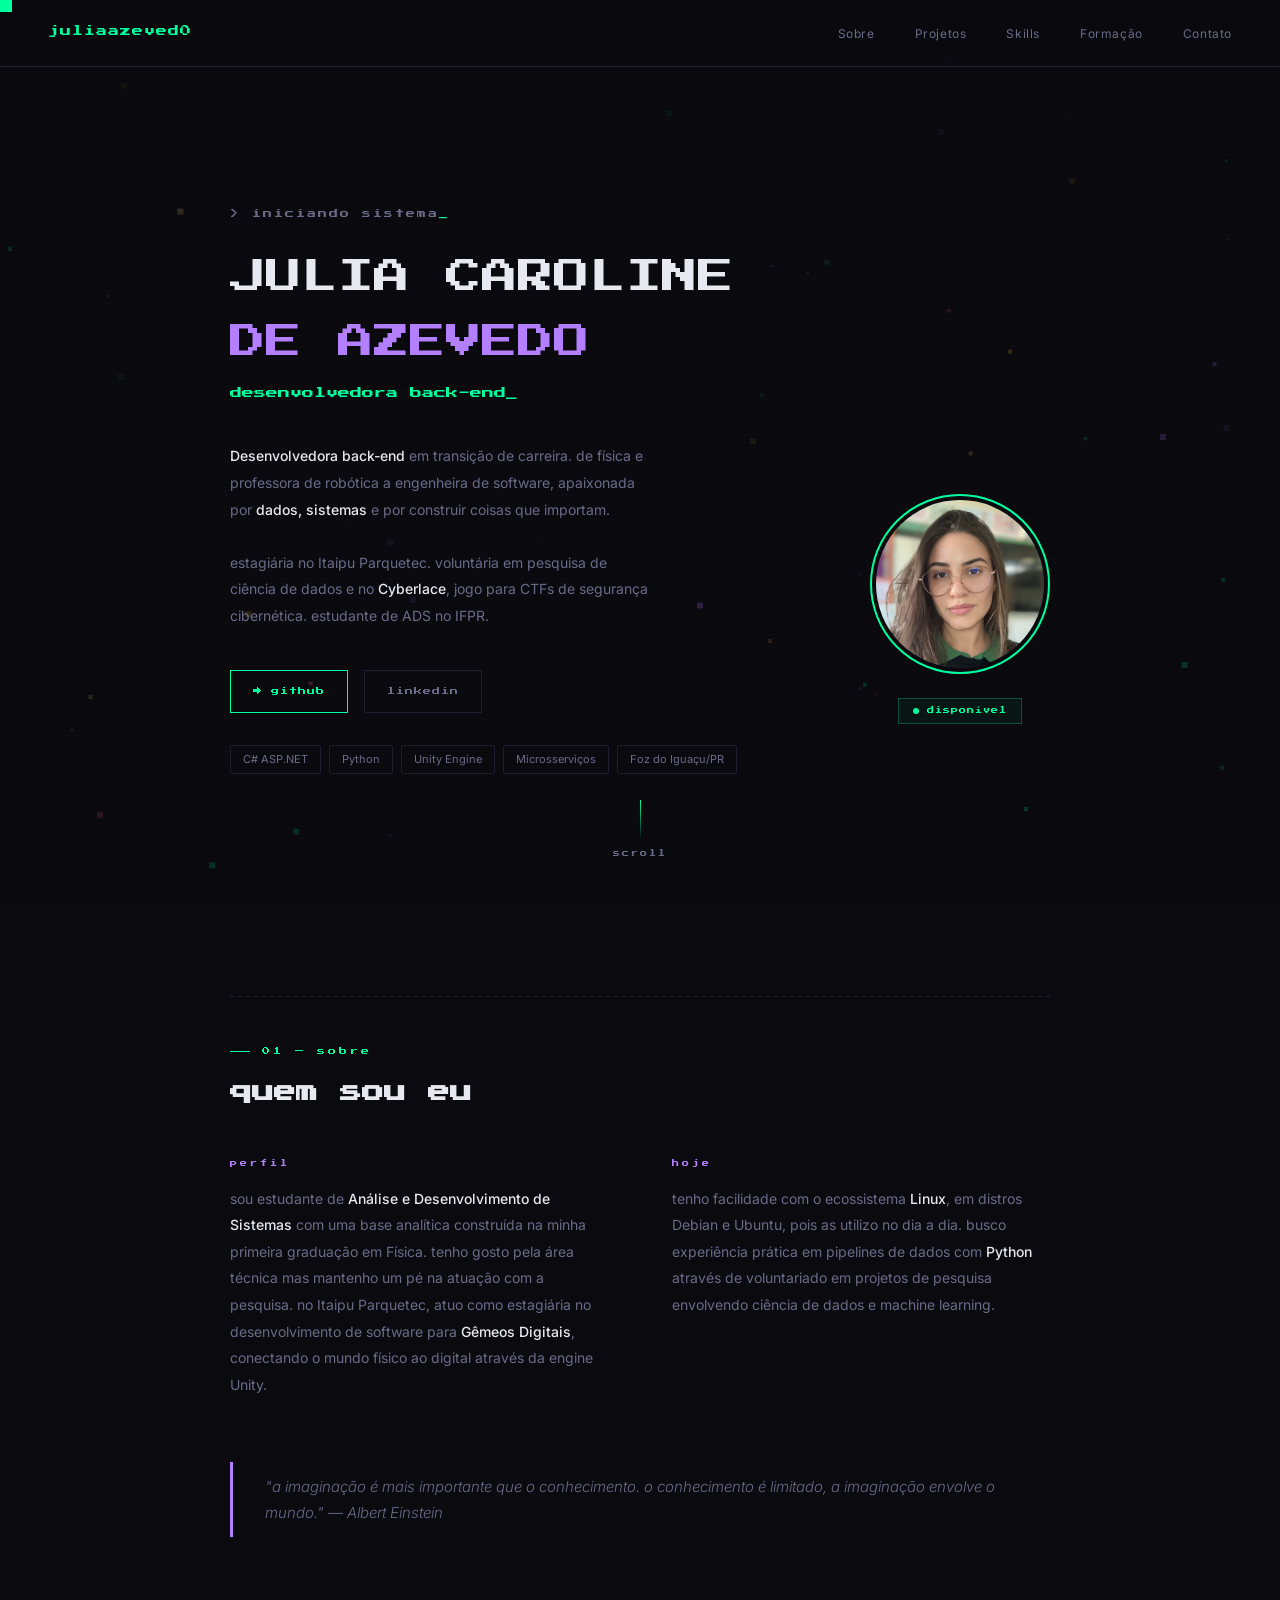
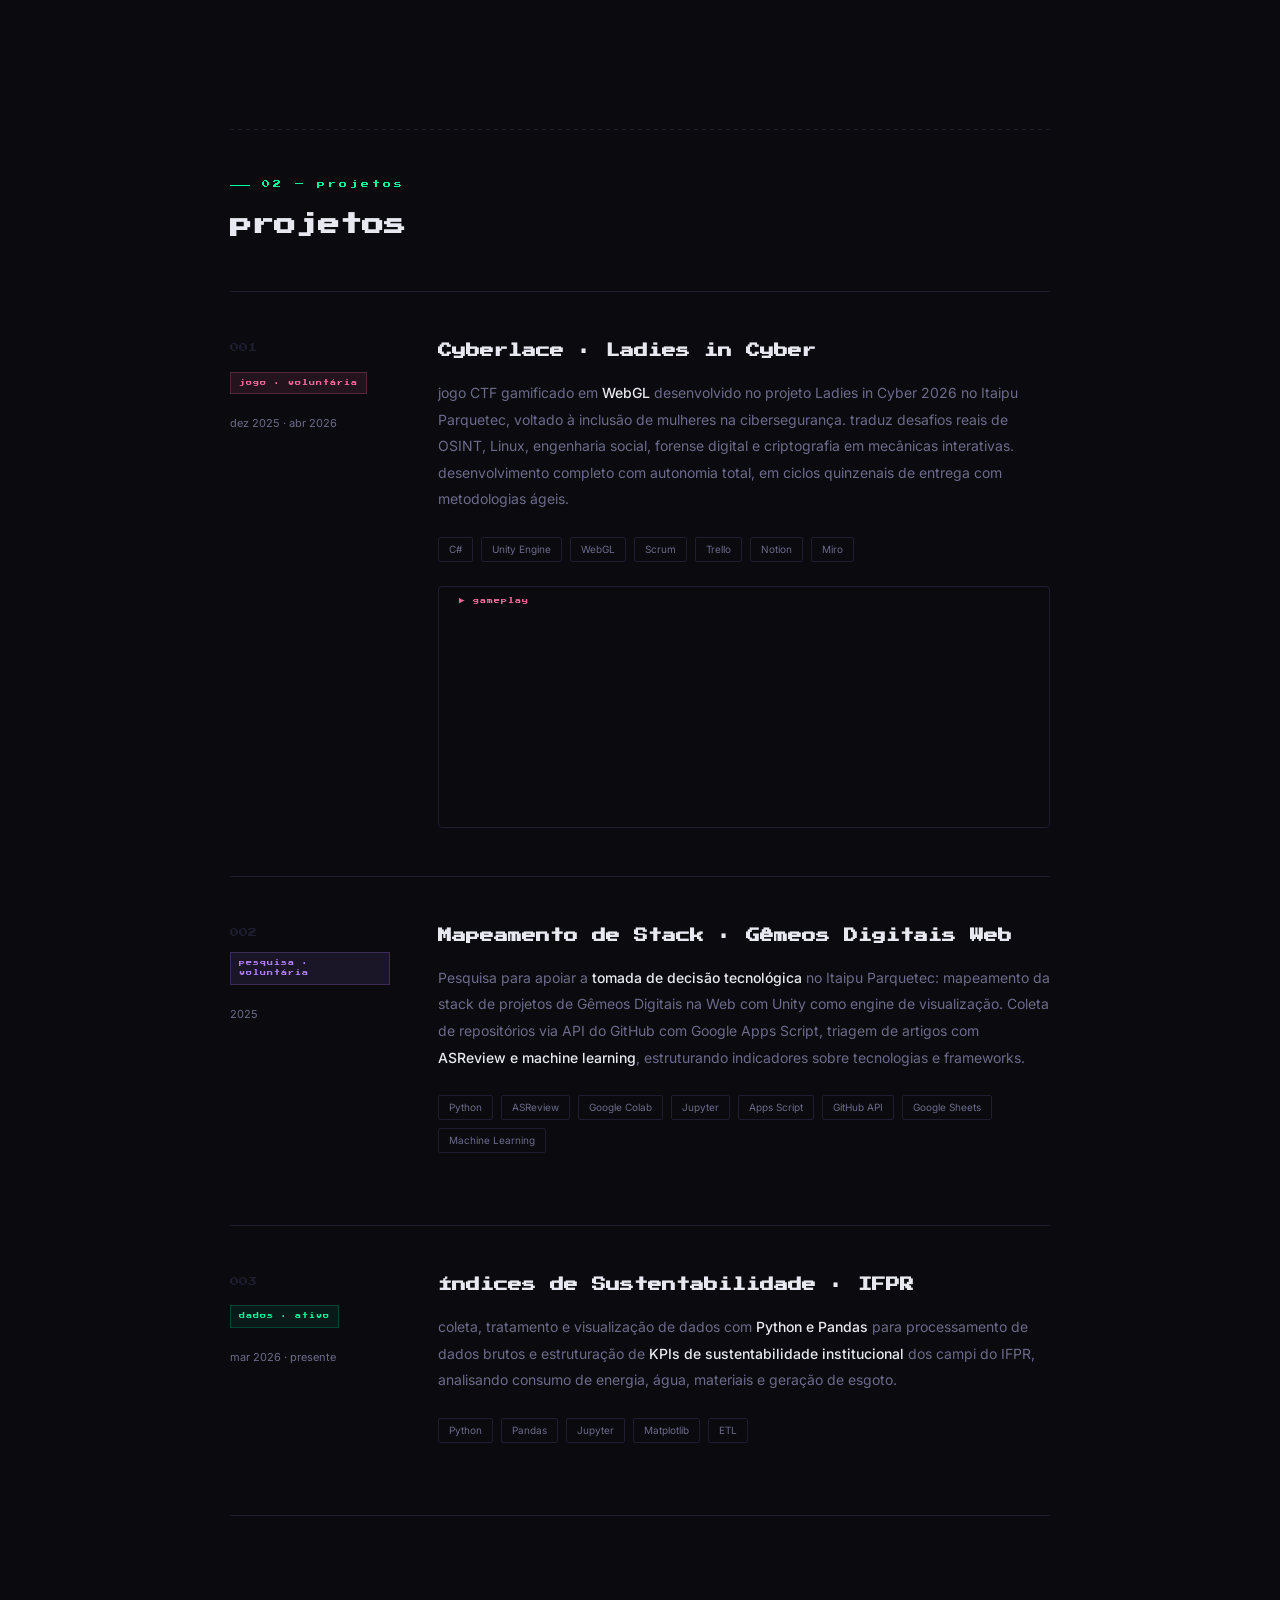
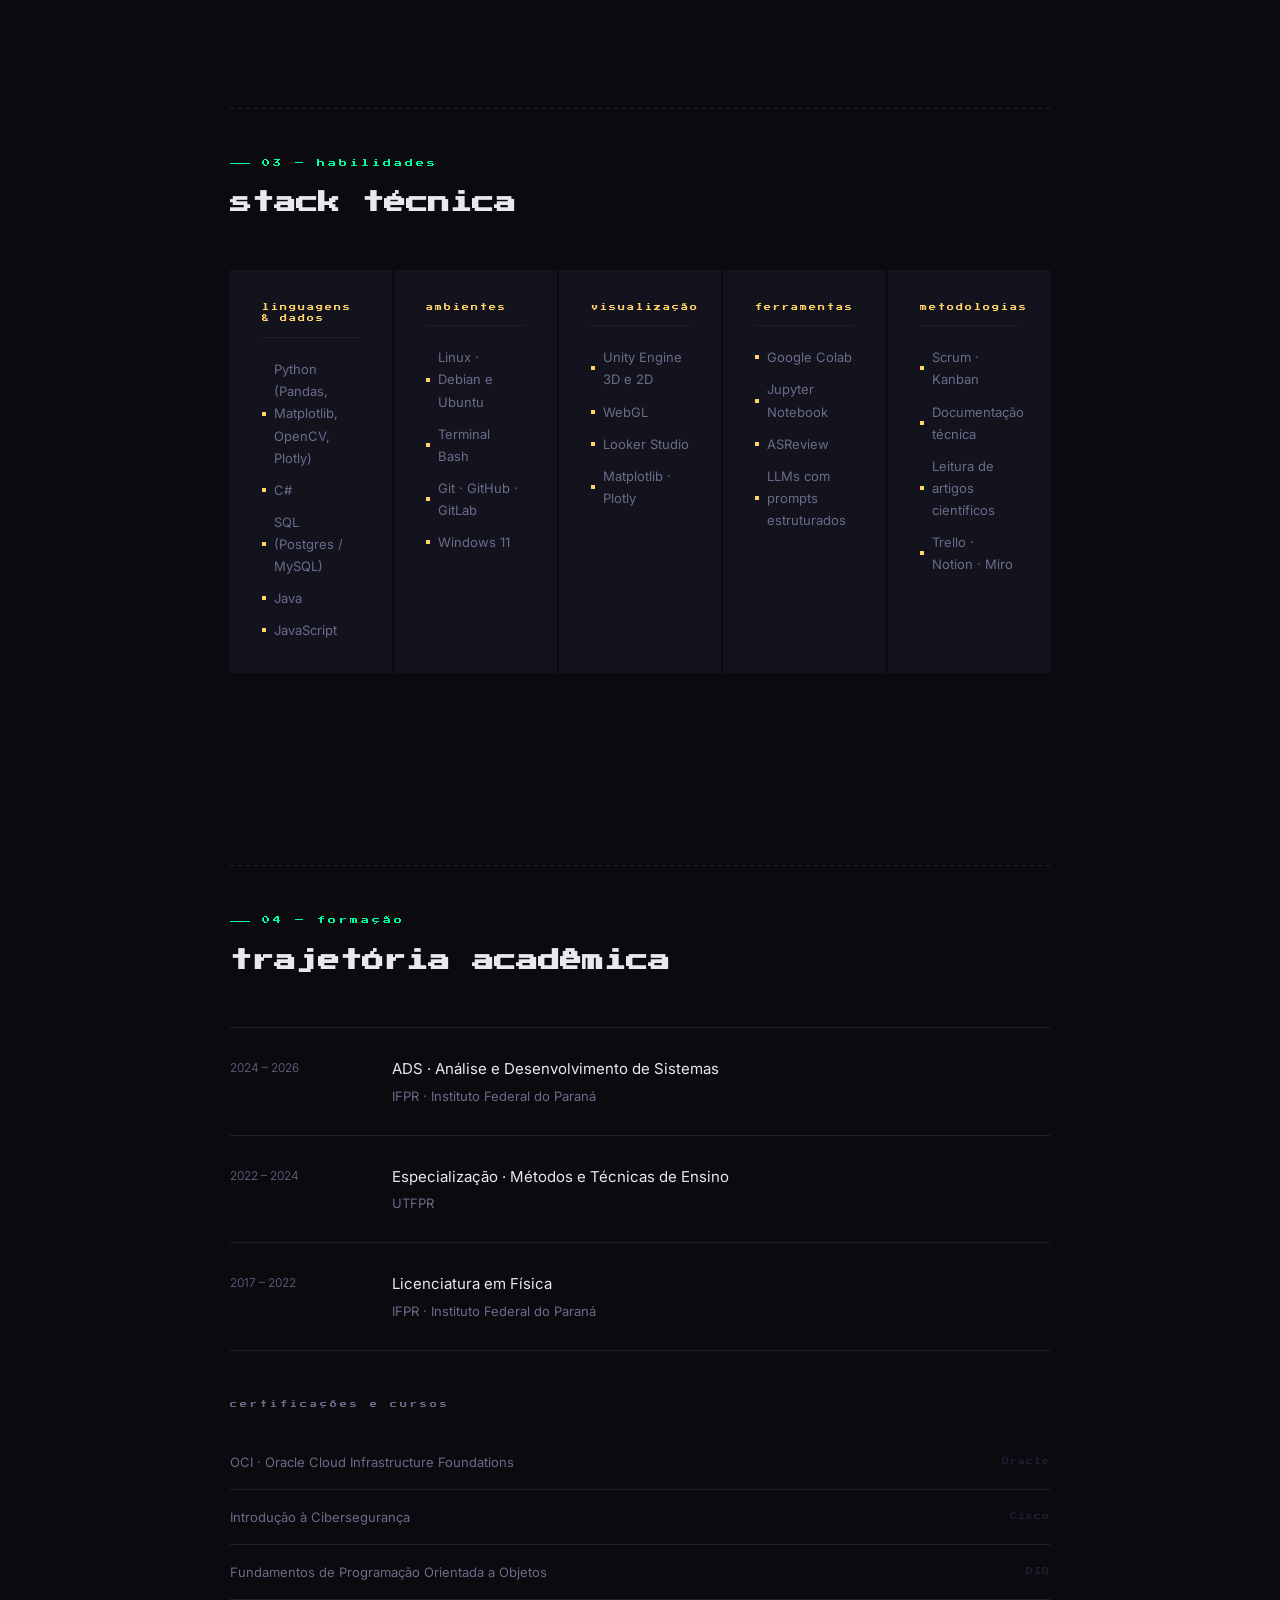
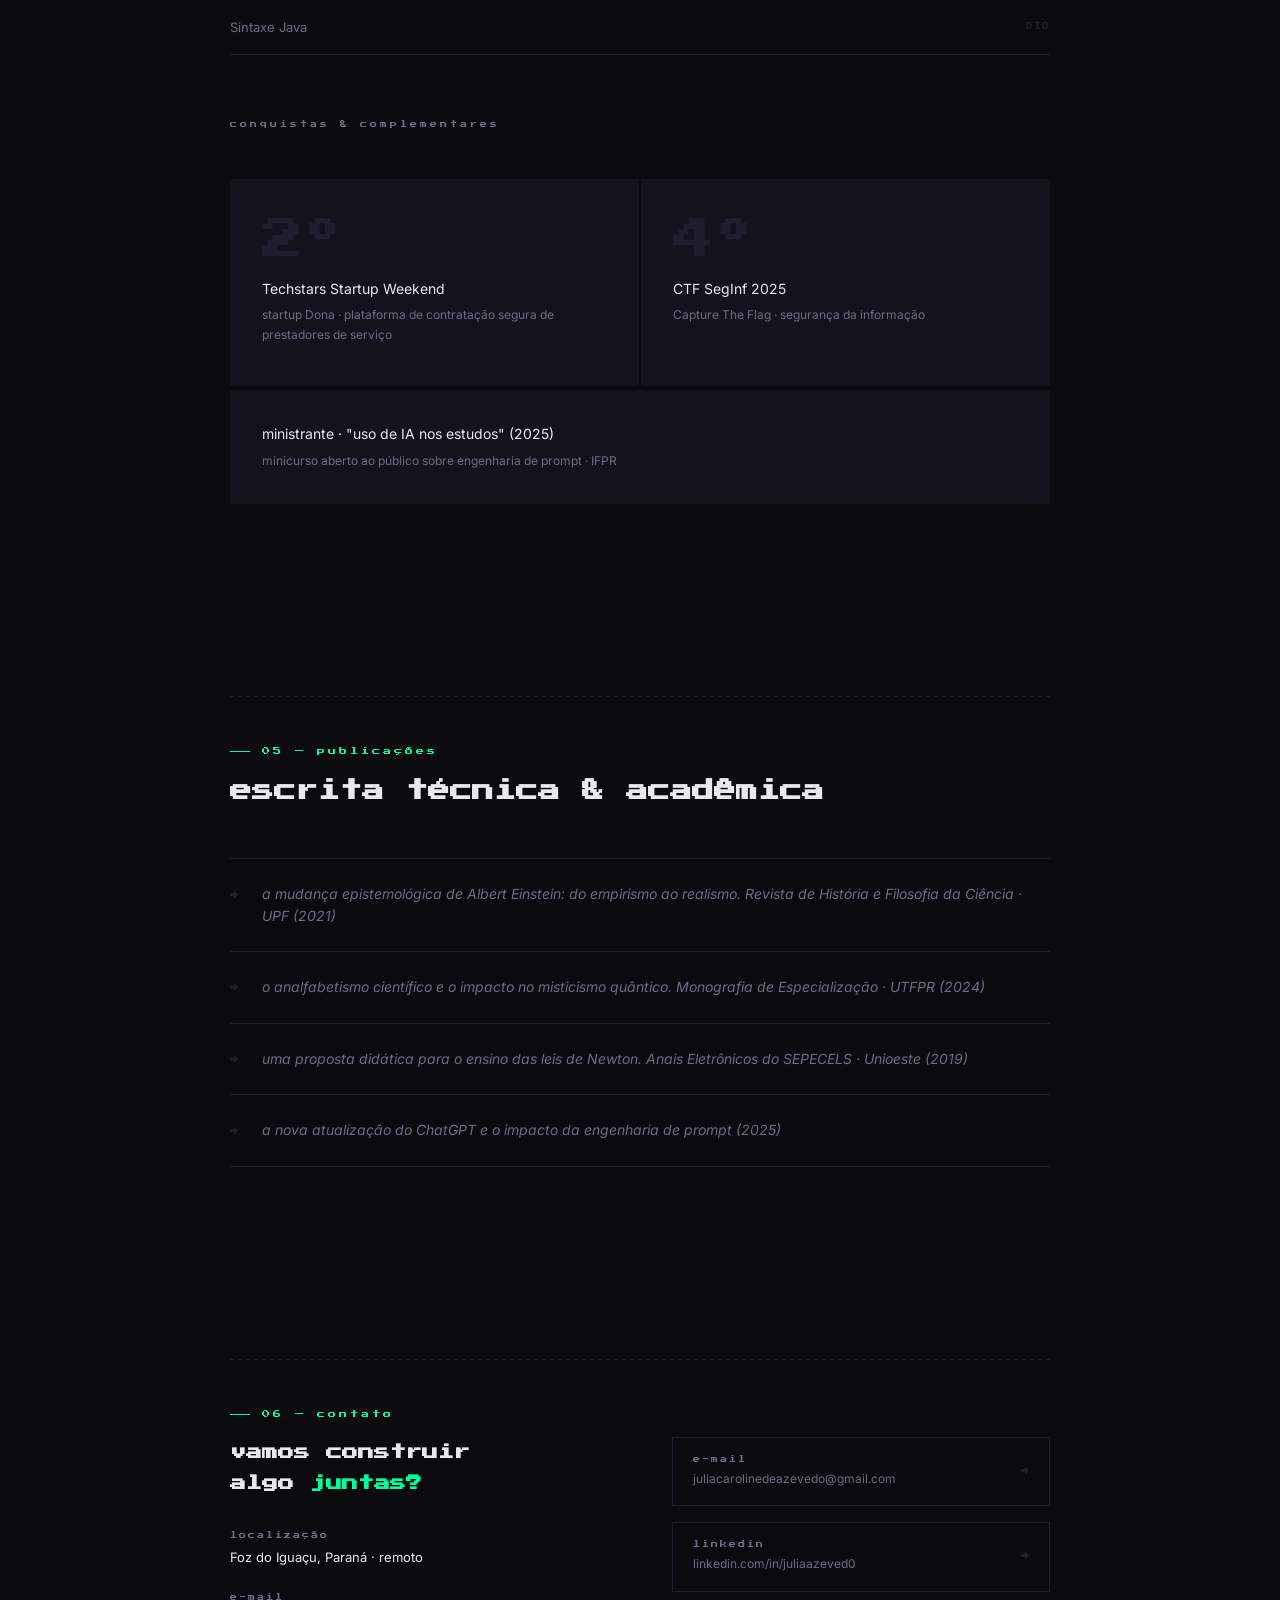
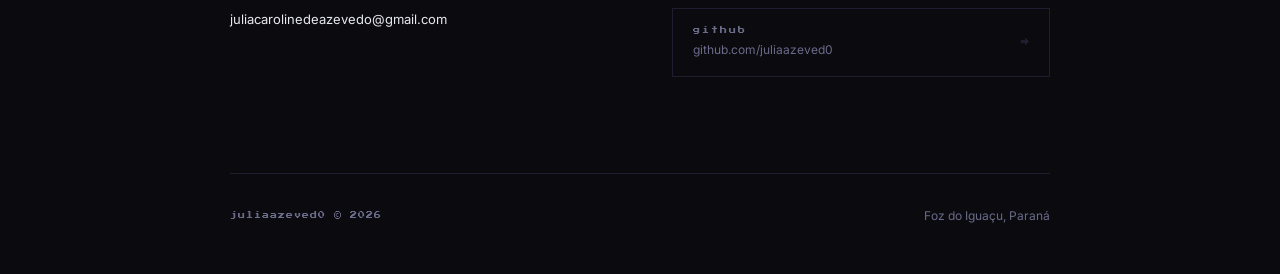
==== commit 6765b527: "change: create a style.css" ====
--- a/index.html
+++ b/index.html
@@ -6,316 +6,7 @@
 <title>JULIA AZEVEDO</title>
 <link rel="preconnect" href="https://fonts.googleapis.com">
 <link href="https://fonts.googleapis.com/css2?family=Press+Start+2P&family=Inter:wght@300;400;500&display=swap" rel="stylesheet">
-<style>
-:root{
-  --bg:#0a0a0f;
-  --bg2:#0f0f17;
-  --surface:#13131e;
-  --border:#1e1e30;
-  --accent:#00ff9f;
-  --accent2:#b47fff;
-  --accent3:#ff6b9d;
-  --accent4:#ffd166;
-  --text:#e8e8f0;
-  --muted:#6b6b8a;
-  --pixel:'Press Start 2P',monospace;
-  --body:'Inter',sans-serif;
-}
-*{margin:0;padding:0;box-sizing:border-box;}
-html{scroll-behavior:smooth;}
-body{
-  background:var(--bg);
-  color:var(--text);
-  font-family:var(--body);
-  font-size:15px;
-  line-height:1.7;
-  overflow-x:hidden;
-  cursor:none;
-}
-
-/* CURSOR */
-#cursor{width:12px;height:12px;background:var(--accent);position:fixed;pointer-events:none;z-index:9999;transition:transform 0.1s;}
-#cursor-trail{width:6px;height:6px;background:var(--accent2);position:fixed;pointer-events:none;z-index:9998;opacity:0.5;transition:left 0.12s,top 0.12s;}
-
-/* CANVAS */
-#particles{position:fixed;inset:0;pointer-events:none;z-index:0;opacity:0.4;}
-
-/* SCANLINES */
-body::after{
-  content:'';position:fixed;inset:0;
-  background:repeating-linear-gradient(0deg,transparent,transparent 3px,rgba(0,0,0,0.12) 3px,rgba(0,0,0,0.12) 4px);
-  pointer-events:none;z-index:1;
-}
-
-/* NAV */
-nav{
-  position:fixed;top:0;left:0;right:0;z-index:100;
-  padding:1.25rem 3rem;
-  display:flex;justify-content:space-between;align-items:center;
-  border-bottom:1px solid var(--border);
-  background:rgba(10,10,15,0.88);
-  backdrop-filter:blur(12px);
-}
-.nav-logo{font-family:var(--pixel);font-size:11px;color:var(--accent);text-decoration:none;letter-spacing:1px;}
-.nav-logo span{color:var(--accent2);}
-.nav-links{display:flex;gap:2.5rem;list-style:none;}
-.nav-links a{
-  font-size:12px;color:var(--muted);text-decoration:none;
-  letter-spacing:0.05em;font-weight:400;transition:color 0.2s;position:relative;
-}
-.nav-links a::after{content:'';position:absolute;bottom:-2px;left:0;width:0;height:1px;background:var(--accent);transition:width 0.3s;}
-.nav-links a:hover{color:var(--accent);}
-.nav-links a:hover::after{width:100%;}
-
-/* LAYOUT */
-.page{max-width:900px;margin:0 auto;padding:0 2.5rem;position:relative;z-index:2;}
-
-/* HERO */
-.hero{min-height:100vh;display:flex;flex-direction:column;justify-content:center;padding-top:5rem;position:relative;}
-.hero-pre{
-  font-family:var(--pixel);font-size:9px;color:var(--muted);
-  letter-spacing:2px;margin-bottom:1.5rem;
-  opacity:0;animation:fadeUp 0.6s 0.2s forwards;
-}
-.hero-pre .blink{color:var(--accent);animation:blink 1s step-end infinite;}
-@keyframes blink{50%{opacity:0;}}
-.hero-name{
-  font-family:var(--pixel);font-size:clamp(18px,3.5vw,36px);line-height:1.8;
-  margin-bottom:0.5rem;opacity:0;animation:fadeUp 0.6s 0.4s forwards;
-}
-.hero-name .l1{color:var(--text);}
-.hero-name .l2{color:var(--accent2);}
-.hero-role{
-  font-family:var(--pixel);font-size:clamp(9px,1.4vw,12px);color:var(--accent);
-  margin-bottom:2.5rem;min-height:1.6em;opacity:0;animation:fadeUp 0.6s 0.6s forwards;
-}
-.hero-grid{
-  display:grid;grid-template-columns:1fr auto;gap:4rem;align-items:center;
-  opacity:0;animation:fadeUp 0.7s 0.8s forwards;
-}
-.hero-bio{font-size:14px;color:var(--muted);line-height:1.9;max-width:420px;margin-bottom:2.5rem;}
-.hero-bio strong{color:var(--text);font-weight:500;}
-.hero-btns{display:flex;gap:1rem;flex-wrap:wrap;}
-.btn{
-  font-family:var(--pixel);font-size:8px;padding:14px 22px;text-decoration:none;
-  letter-spacing:1px;transition:all 0.2s;border:1px solid;
-  display:inline-block;position:relative;overflow:hidden;
-}
-.btn::before{
-  content:'';position:absolute;inset:0;background:var(--accent);
-  transform:translateX(-101%);transition:transform 0.25s;z-index:0;
-}
-.btn:hover::before{transform:translateX(0);}
-.btn span{position:relative;z-index:1;}
-.btn-primary{border-color:var(--accent);color:var(--accent);}
-.btn-primary:hover{color:var(--bg);}
-.btn-ghost{border-color:var(--border);color:var(--muted);}
-.btn-ghost::before{background:var(--surface);}
-.btn-ghost:hover{color:var(--text);}
-.hero-tags{display:flex;flex-wrap:wrap;gap:8px;margin-top:2rem;}
-.tag{font-size:11px;color:var(--muted);border:1px solid var(--border);padding:4px 12px;border-radius:2px;transition:all 0.2s;}
-.tag:hover{border-color:var(--accent2);color:var(--accent2);}
-
-/* FOTO */
-.hero-photo-area{display:flex;flex-direction:column;align-items:center;gap:1.5rem;}
-.photo-ring{
-  width:180px;height:180px;border:2px solid var(--accent);
-  border-radius:50%;padding:4px;position:relative;
-  animation:ringPulse 4s ease-in-out infinite;
-}
-@keyframes ringPulse{
-  0%,100%{box-shadow:0 0 0 0 rgba(0,255,159,0.3);}
-  50%{box-shadow:0 0 24px 4px rgba(0,255,159,0.12);}
-}
-.photo-inner{width:100%;height:100%;border-radius:50%;overflow:hidden;background:var(--surface);}
-.photo-inner img{width:100%;height:100%;object-fit:cover;object-position:center top;display:block;filter:grayscale(15%);transition:filter 0.4s;}
-.photo-ring:hover .photo-inner img{filter:grayscale(0%);}
-.status-badge{
-  font-family:var(--pixel);font-size:7px;color:var(--accent);
-  border:1px solid rgba(0,255,159,0.25);padding:6px 14px;
-  letter-spacing:1px;display:flex;align-items:center;gap:8px;
-  background:rgba(0,255,159,0.05);
-}
-.status-dot{width:6px;height:6px;background:var(--accent);border-radius:50%;animation:pulse 2s ease-in-out infinite;}
-@keyframes pulse{0%,100%{opacity:1;transform:scale(1);}50%{opacity:0.4;transform:scale(0.8);}}
-
-/* SCROLL HINT */
-.scroll-hint{
-  position:absolute;bottom:2.5rem;left:50%;transform:translateX(-50%);
-  display:flex;flex-direction:column;align-items:center;gap:8px;
-  opacity:0;animation:fadeIn 1s 1.8s forwards;
-}
-.scroll-arrow{width:1px;height:40px;background:linear-gradient(to bottom,var(--accent),transparent);animation:scrollPulse 2s ease-in-out infinite;}
-@keyframes scrollPulse{0%,100%{opacity:0.3;}50%{opacity:1;}}
-.scroll-label{font-family:var(--pixel);font-size:7px;color:var(--muted);letter-spacing:2px;}
-
-/* SEÇÕES */
-section{padding:6rem 0;}
-.sec-kicker{
-  font-family:var(--pixel);font-size:8px;color:var(--accent);
-  letter-spacing:3px;margin-bottom:1rem;
-  display:flex;align-items:center;gap:12px;
-}
-.sec-kicker::before{content:'';display:inline-block;width:20px;height:1px;background:var(--accent);}
-.sec-h{font-family:var(--pixel);font-size:clamp(14px,2.5vw,22px);color:var(--text);line-height:1.6;margin-bottom:3rem;}
-
-/* DIVISOR */
-.px-div{
-  width:100%;height:1px;
-  background:repeating-linear-gradient(90deg,var(--border) 0,var(--border) 4px,transparent 4px,transparent 8px);
-  margin:0 0 3rem;
-}
-
-/* SOBRE */
-.about-layout{display:grid;grid-template-columns:1fr 1fr;gap:4rem;align-items:start;}
-.about-label-s{font-family:var(--pixel);font-size:7px;color:var(--accent2);letter-spacing:3px;margin-bottom:1rem;display:block;}
-.about-p{font-size:14px;color:var(--muted);line-height:1.9;}
-.about-p strong{color:var(--text);font-weight:500;}
-.about-quote{
-  grid-column:1/-1;border-left:3px solid var(--accent2);
-  padding:0.75rem 0 0.75rem 2rem;font-size:15px;font-style:italic;
-  color:var(--muted);font-weight:300;line-height:1.7;
-}
-
-/* PROJETOS */
-.proj-item{
-  border-top:1px solid var(--border);padding:3rem 0;
-  display:grid;grid-template-columns:160px 1fr;gap:3rem;transition:background 0.3s;
-}
-.proj-item:last-child{border-bottom:1px solid var(--border);}
-.proj-item:hover{background:rgba(255,255,255,0.01);}
-.proj-index{font-family:var(--pixel);font-size:9px;color:var(--border);margin-bottom:0.75rem;}
-.proj-badge{font-family:var(--pixel);font-size:6px;padding:5px 8px;letter-spacing:1px;display:inline-block;margin-bottom:0.75rem;}
-.badge-game{background:rgba(255,107,157,0.1);color:var(--accent3);border:1px solid rgba(255,107,157,0.22);}
-.badge-research{background:rgba(180,127,255,0.1);color:var(--accent2);border:1px solid rgba(180,127,255,0.22);}
-.badge-data{background:rgba(0,255,159,0.07);color:var(--accent);border:1px solid rgba(0,255,159,0.18);}
-.proj-period{font-size:11px;color:var(--muted);margin-top:0.5rem;}
-.proj-title{
-  font-family:var(--pixel);font-size:clamp(10px,1.6vw,14px);color:var(--text);
-  line-height:1.7;margin-bottom:1rem;transition:color 0.2s;
-}
-.proj-item:hover .proj-title{color:var(--accent);}
-.proj-desc{font-size:14px;color:var(--muted);line-height:1.9;margin-bottom:1.5rem;}
-.proj-desc strong{color:var(--text);font-weight:500;}
-.proj-stack{display:flex;flex-wrap:wrap;gap:8px;margin-bottom:1.5rem;}
-.stag{
-  font-size:10px;color:var(--muted);border:1px solid var(--border);
-  padding:3px 10px;border-radius:2px;transition:border-color 0.2s;
-}
-.proj-item:hover .stag{border-color:rgba(0,255,159,0.18);}
-
-/* VÍDEO */
-.video-box{
-  border:1px solid var(--border);border-radius:4px;
-  overflow:hidden;position:relative;background:var(--bg);
-  transition:border-color 0.3s;line-height:0;
-}
-.proj-item:hover .video-box{border-color:rgba(255,107,157,0.35);}
-.video-box video{width:100%;display:block;max-height:240px;object-fit:cover;}
-.video-label{
-  position:absolute;top:10px;left:12px;
-  font-family:var(--pixel);font-size:6px;color:var(--accent3);
-  letter-spacing:1px;background:rgba(10,10,15,0.82);padding:4px 8px;
-}
-
-/* SKILLS */
-.skills-wrap{display:grid;grid-template-columns:repeat(auto-fit,minmax(155px,1fr));gap:2px;}
-.skill-col{background:var(--surface);padding:2rem;transition:background 0.2s;}
-.skill-col:hover{background:var(--bg2);}
-.skill-col-title{font-family:var(--pixel);font-size:7px;color:var(--accent4);letter-spacing:2px;margin-bottom:1.25rem;padding-bottom:0.75rem;border-bottom:1px solid var(--border);}
-.skill-col ul{list-style:none;display:flex;flex-direction:column;gap:10px;}
-.skill-col li{font-size:13px;color:var(--muted);display:flex;align-items:center;gap:8px;transition:color 0.2s;}
-.skill-col:hover li{color:var(--text);}
-.skill-col li::before{content:'';width:4px;height:4px;background:var(--accent4);flex-shrink:0;}
-
-/* FORMAÇÃO */
-.edu-grid{display:flex;flex-direction:column;}
-.edu-row{
-  display:grid;grid-template-columns:130px 1fr;gap:2rem;
-  padding:1.75rem 0;border-bottom:1px solid var(--border);transition:background 0.2s;
-}
-.edu-row:first-child{border-top:1px solid var(--border);}
-.edu-row:hover{background:rgba(255,255,255,0.01);}
-.edu-year{font-size:12px;color:var(--muted);padding-top:2px;font-weight:300;}
-.edu-name{font-size:15px;color:var(--text);font-weight:400;margin-bottom:3px;}
-.edu-inst{font-size:13px;color:var(--muted);}
-.cert-head{font-family:var(--pixel);font-size:7px;color:var(--muted);letter-spacing:3px;margin:3rem 0 1.5rem;}
-.cert-row{
-  display:grid;grid-template-columns:1fr auto;gap:2rem;
-  padding:1rem 0;border-bottom:1px solid var(--border);align-items:center;transition:background 0.2s;
-}
-.cert-row:first-child{border-top:1px solid var(--border);}
-.cert-row:hover{background:rgba(255,255,255,0.01);}
-.cert-name-t{font-size:13px;color:var(--muted);}
-.cert-src{font-family:var(--pixel);font-size:7px;color:var(--border);text-align:right;letter-spacing:1px;}
-
-/* CONQUISTAS */
-.ach-row{display:grid;grid-template-columns:1fr 1fr;gap:2px;margin-top:3rem;}
-.ach-card{background:var(--surface);padding:2.5rem 2rem;transition:background 0.2s;}
-.ach-card:hover{background:var(--bg2);}
-.ach-num{font-family:var(--pixel);font-size:42px;color:var(--border);margin-bottom:1rem;line-height:1;transition:color 0.3s;}
-.ach-card:hover .ach-num{color:var(--accent4);}
-.ach-name{font-size:14px;color:var(--text);margin-bottom:4px;font-weight:400;}
-.ach-sub{font-size:12px;color:var(--muted);}
-
-/* PUBLICAÇÕES */
-.pub-list{display:flex;flex-direction:column;}
-.pub-row{padding:1.5rem 0;border-bottom:1px solid var(--border);display:flex;gap:1.5rem;align-items:baseline;transition:background 0.2s;}
-.pub-row:first-child{border-top:1px solid var(--border);}
-.pub-row:hover{background:rgba(255,255,255,0.01);}
-.pub-arrow{font-family:var(--pixel);font-size:8px;color:var(--border);flex-shrink:0;transition:color 0.2s;}
-.pub-row:hover .pub-arrow{color:var(--accent);}
-.pub-text{font-size:14px;color:var(--muted);font-style:italic;line-height:1.6;}
-
-/* CONTATO */
-.contact-area{display:grid;grid-template-columns:1fr 1fr;gap:4rem;align-items:start;}
-.contact-tagline{font-family:var(--pixel);font-size:clamp(11px,1.8vw,16px);color:var(--text);line-height:1.9;margin-bottom:2rem;}
-.contact-tagline span{color:var(--accent);}
-.cinfo-label{font-family:var(--pixel);font-size:7px;color:var(--muted);letter-spacing:2px;margin-bottom:4px;display:block;}
-.cinfo-val{font-size:13px;color:var(--text);margin-bottom:1.5rem;display:block;}
-.contact-links{display:flex;flex-direction:column;gap:1rem;}
-.clink{
-  display:flex;align-items:center;gap:1rem;text-decoration:none;
-  padding:1rem 1.25rem;border:1px solid var(--border);transition:all 0.2s;color:var(--muted);
-}
-.clink:hover{border-color:var(--accent);color:var(--text);background:rgba(0,255,159,0.04);}
-.clink-label{font-family:var(--pixel);font-size:7px;letter-spacing:2px;color:inherit;}
-.clink-val{font-size:12px;color:inherit;margin-top:3px;}
-.clink-arrow{margin-left:auto;font-family:var(--pixel);font-size:8px;color:var(--border);}
-.clink:hover .clink-arrow{color:var(--accent);}
-
-/* FOOTER */
-footer{border-top:1px solid var(--border);padding:2rem 0 3rem;display:flex;justify-content:space-between;align-items:center;}
-.footer-l{font-family:var(--pixel);font-size:7px;color:var(--muted);letter-spacing:1px;}
-.footer-r{font-size:12px;color:var(--muted);}
-
-/* REVEAL */
-.reveal{opacity:0;transform:translateY(24px);transition:opacity 0.7s,transform 0.7s;}
-.reveal.visible{opacity:1;transform:translateY(0);}
-
-/* GLITCH */
-.glitch:hover{animation:glitch 0.35s steps(2) 1;}
-@keyframes glitch{
-  0%{text-shadow:2px 0 var(--accent3),-2px 0 var(--accent2);}
-  33%{text-shadow:-2px 0 var(--accent3),2px 0 var(--accent2);}
-  66%{text-shadow:2px 2px var(--accent3),-2px -2px var(--accent2);}
-  100%{text-shadow:none;}
-}
-
-@keyframes fadeUp{from{opacity:0;transform:translateY(16px);}to{opacity:1;transform:translateY(0);}}
-@keyframes fadeIn{from{opacity:0;}to{opacity:1;}}
-
-@media(max-width:680px){
-  nav{padding:1rem 1.5rem;}
-  .nav-links{display:none;}
-  .page{padding:0 1.5rem;}
-  .hero-grid,.about-layout,.contact-area{grid-template-columns:1fr;}
-  .proj-item{grid-template-columns:1fr;}
-  .ach-row{grid-template-columns:1fr;}
-  .edu-row{grid-template-columns:1fr;gap:0.25rem;}
-  .footer-r{display:none;}
-}
-</style>
+<link rel="stylesheet" href="style.css">
 </head>
 <body>
 
@@ -326,11 +17,11 @@
 <nav>
   <a class="nav-logo" href="#">juliaazeved0</a>
   <ul class="nav-links">
-    <li><a href="#sobre">sobre</a></li>
-    <li><a href="#projetos">projetos</a></li>
-    <li><a href="#skills">skills</a></li>
-    <li><a href="#formacao">formação</a></li>
-    <li><a href="#contato">contato</a></li>
+    <li><a href="#sobre">Sobre</a></li>
+    <li><a href="#projetos">Projetos</a></li>
+    <li><a href="#skills">Skills</a></li>
+    <li><a href="#formacao">Formação</a></li>
+    <li><a href="#contato">Contato</a></li>
   </ul>
 </nav>
 
@@ -348,7 +39,7 @@
   <div class="hero-grid">
     <div>
       <p class="hero-bio">
-        <strong>desenvolvedora back-end</strong> em transição de carreira. de física e professora de robótica a engenheira de software, apaixonada por <strong>dados, sistemas</strong> e por construir coisas que importam.<br><br>
+        <strong>Desenvolvedora back-end</strong> em transição de carreira. de física e professora de robótica a engenheira de software, apaixonada por <strong>dados, sistemas</strong> e por construir coisas que importam.<br><br>
         estagiária no Itaipu Parquetec. voluntária em pesquisa de ciência de dados e no <strong>Cyberlace</strong>, jogo para CTFs de segurança cibernética. estudante de ADS no IFPR.
       </p>
       <div class="hero-btns">
@@ -356,12 +47,11 @@
         <a href="https://www.linkedin.com/in/juliaazeved0" class="btn btn-ghost" target="_blank" rel="noopener"><span>linkedin</span></a>
       </div>
       <div class="hero-tags">
-        <span class="tag">C# · .NET</span>
+        <span class="tag">C# ASP.NET</span>
         <span class="tag">Python</span>
         <span class="tag">Unity Engine</span>
         <span class="tag">Microsserviços</span>
-        <span class="tag">Foz do Iguaçu · PR</span>
-        <span class="tag">remoto</span>
+        <span class="tag">Foz do Iguaçu/PR</span>
       </div>
     </div>
 
--- a/style.css
+++ b/style.css
@@ -0,0 +1,308 @@
+:root{
+  --bg:#0a0a0f;
+  --bg2:#0f0f17;
+  --surface:#13131e;
+  --border:#1e1e30;
+  --accent:#00ff9f;
+  --accent2:#b47fff;
+  --accent3:#ff6b9d;
+  --accent4:#ffd166;
+  --text:#e8e8f0;
+  --muted:#6b6b8a;
+  --pixel:'Press Start 2P',monospace;
+  --body:'Inter',sans-serif;
+}
+*{margin:0;padding:0;box-sizing:border-box;}
+html{scroll-behavior:smooth;}
+body{
+  background:var(--bg);
+  color:var(--text);
+  font-family:var(--body);
+  font-size:15px;
+  line-height:1.7;
+  overflow-x:hidden;
+  cursor:none;
+}
+
+/* CURSOR */
+#cursor{width:12px;height:12px;background:var(--accent);position:fixed;pointer-events:none;z-index:9999;transition:transform 0.1s;}
+#cursor-trail{width:6px;height:6px;background:var(--accent2);position:fixed;pointer-events:none;z-index:9998;opacity:0.5;transition:left 0.12s,top 0.12s;}
+
+/* CANVAS */
+#particles{position:fixed;inset:0;pointer-events:none;z-index:0;opacity:0.4;}
+
+/* SCANLINES */
+body::after{
+  content:'';position:fixed;inset:0;
+  background:repeating-linear-gradient(0deg,transparent,transparent 3px,rgba(0,0,0,0.12) 3px,rgba(0,0,0,0.12) 4px);
+  pointer-events:none;z-index:1;
+}
+
+/* NAV */
+nav{
+  position:fixed;top:0;left:0;right:0;z-index:100;
+  padding:1.25rem 3rem;
+  display:flex;justify-content:space-between;align-items:center;
+  border-bottom:1px solid var(--border);
+  background:rgba(10,10,15,0.88);
+  backdrop-filter:blur(12px);
+}
+.nav-logo{font-family:var(--pixel);font-size:11px;color:var(--accent);text-decoration:none;letter-spacing:1px;}
+.nav-logo span{color:var(--accent2);}
+.nav-links{display:flex;gap:2.5rem;list-style:none;}
+.nav-links a{
+  font-size:12px;color:var(--muted);text-decoration:none;
+  letter-spacing:0.05em;font-weight:400;transition:color 0.2s;position:relative;
+}
+.nav-links a::after{content:'';position:absolute;bottom:-2px;left:0;width:0;height:1px;background:var(--accent);transition:width 0.3s;}
+.nav-links a:hover{color:var(--accent);}
+.nav-links a:hover::after{width:100%;}
+
+/* LAYOUT */
+.page{max-width:900px;margin:0 auto;padding:0 2.5rem;position:relative;z-index:2;}
+
+/* HERO */
+.hero{min-height:100vh;display:flex;flex-direction:column;justify-content:center;padding-top:5rem;position:relative;}
+.hero-pre{
+  font-family:var(--pixel);font-size:9px;color:var(--muted);
+  letter-spacing:2px;margin-bottom:1.5rem;
+  opacity:0;animation:fadeUp 0.6s 0.2s forwards;
+}
+.hero-pre .blink{color:var(--accent);animation:blink 1s step-end infinite;}
+@keyframes blink{50%{opacity:0;}}
+.hero-name{
+  font-family:var(--pixel);font-size:clamp(18px,3.5vw,36px);line-height:1.8;
+  margin-bottom:0.5rem;opacity:0;animation:fadeUp 0.6s 0.4s forwards;
+}
+.hero-name .l1{color:var(--text);}
+.hero-name .l2{color:var(--accent2);}
+.hero-role{
+  font-family:var(--pixel);font-size:clamp(9px,1.4vw,12px);color:var(--accent);
+  margin-bottom:2.5rem;min-height:1.6em;opacity:0;animation:fadeUp 0.6s 0.6s forwards;
+}
+.hero-grid{
+  display:grid;grid-template-columns:1fr auto;gap:4rem;align-items:center;
+  opacity:0;animation:fadeUp 0.7s 0.8s forwards;
+}
+.hero-bio{font-size:14px;color:var(--muted);line-height:1.9;max-width:420px;margin-bottom:2.5rem;}
+.hero-bio strong{color:var(--text);font-weight:500;}
+.hero-btns{display:flex;gap:1rem;flex-wrap:wrap;}
+.btn{
+  font-family:var(--pixel);font-size:8px;padding:14px 22px;text-decoration:none;
+  letter-spacing:1px;transition:all 0.2s;border:1px solid;
+  display:inline-block;position:relative;overflow:hidden;
+}
+.btn::before{
+  content:'';position:absolute;inset:0;background:var(--accent);
+  transform:translateX(-101%);transition:transform 0.25s;z-index:0;
+}
+.btn:hover::before{transform:translateX(0);}
+.btn span{position:relative;z-index:1;}
+.btn-primary{border-color:var(--accent);color:var(--accent);}
+.btn-primary:hover{color:var(--bg);}
+.btn-ghost{border-color:var(--border);color:var(--muted);}
+.btn-ghost::before{background:var(--surface);}
+.btn-ghost:hover{color:var(--text);}
+.hero-tags{display:flex;flex-wrap:wrap;gap:8px;margin-top:2rem;}
+.tag{font-size:11px;color:var(--muted);border:1px solid var(--border);padding:4px 12px;border-radius:2px;transition:all 0.2s;}
+.tag:hover{border-color:var(--accent2);color:var(--accent2);}
+
+/* FOTO */
+.hero-photo-area{display:flex;flex-direction:column;align-items:center;gap:1.5rem;}
+.photo-ring{
+  width:180px;height:180px;border:2px solid var(--accent);
+  border-radius:50%;padding:4px;position:relative;
+  animation:ringPulse 4s ease-in-out infinite;
+}
+@keyframes ringPulse{
+  0%,100%{box-shadow:0 0 0 0 rgba(0,255,159,0.3);}
+  50%{box-shadow:0 0 24px 4px rgba(0,255,159,0.12);}
+}
+.photo-inner{width:100%;height:100%;border-radius:50%;overflow:hidden;background:var(--surface);}
+.photo-inner img{width:100%;height:100%;object-fit:cover;object-position:center top;display:block;filter:grayscale(15%);transition:filter 0.4s;}
+.photo-ring:hover .photo-inner img{filter:grayscale(0%);}
+.status-badge{
+  font-family:var(--pixel);font-size:7px;color:var(--accent);
+  border:1px solid rgba(0,255,159,0.25);padding:6px 14px;
+  letter-spacing:1px;display:flex;align-items:center;gap:8px;
+  background:rgba(0,255,159,0.05);
+}
+.status-dot{width:6px;height:6px;background:var(--accent);border-radius:50%;animation:pulse 2s ease-in-out infinite;}
+@keyframes pulse{0%,100%{opacity:1;transform:scale(1);}50%{opacity:0.4;transform:scale(0.8);}}
+
+/* SCROLL HINT */
+.scroll-hint{
+  position:absolute;bottom:2.5rem;left:50%;transform:translateX(-50%);
+  display:flex;flex-direction:column;align-items:center;gap:8px;
+  opacity:0;animation:fadeIn 1s 1.8s forwards;
+}
+.scroll-arrow{width:1px;height:40px;background:linear-gradient(to bottom,var(--accent),transparent);animation:scrollPulse 2s ease-in-out infinite;}
+@keyframes scrollPulse{0%,100%{opacity:0.3;}50%{opacity:1;}}
+.scroll-label{font-family:var(--pixel);font-size:7px;color:var(--muted);letter-spacing:2px;}
+
+/* SEÇÕES */
+section{padding:6rem 0;}
+.sec-kicker{
+  font-family:var(--pixel);font-size:8px;color:var(--accent);
+  letter-spacing:3px;margin-bottom:1rem;
+  display:flex;align-items:center;gap:12px;
+}
+.sec-kicker::before{content:'';display:inline-block;width:20px;height:1px;background:var(--accent);}
+.sec-h{font-family:var(--pixel);font-size:clamp(14px,2.5vw,22px);color:var(--text);line-height:1.6;margin-bottom:3rem;}
+
+/* DIVISOR */
+.px-div{
+  width:100%;height:1px;
+  background:repeating-linear-gradient(90deg,var(--border) 0,var(--border) 4px,transparent 4px,transparent 8px);
+  margin:0 0 3rem;
+}
+
+/* SOBRE */
+.about-layout{display:grid;grid-template-columns:1fr 1fr;gap:4rem;align-items:start;}
+.about-label-s{font-family:var(--pixel);font-size:7px;color:var(--accent2);letter-spacing:3px;margin-bottom:1rem;display:block;}
+.about-p{font-size:14px;color:var(--muted);line-height:1.9;}
+.about-p strong{color:var(--text);font-weight:500;}
+.about-quote{
+  grid-column:1/-1;border-left:3px solid var(--accent2);
+  padding:0.75rem 0 0.75rem 2rem;font-size:15px;font-style:italic;
+  color:var(--muted);font-weight:300;line-height:1.7;
+}
+
+/* PROJETOS */
+.proj-item{
+  border-top:1px solid var(--border);padding:3rem 0;
+  display:grid;grid-template-columns:160px 1fr;gap:3rem;transition:background 0.3s;
+}
+.proj-item:last-child{border-bottom:1px solid var(--border);}
+.proj-item:hover{background:rgba(255,255,255,0.01);}
+.proj-index{font-family:var(--pixel);font-size:9px;color:var(--border);margin-bottom:0.75rem;}
+.proj-badge{font-family:var(--pixel);font-size:6px;padding:5px 8px;letter-spacing:1px;display:inline-block;margin-bottom:0.75rem;}
+.badge-game{background:rgba(255,107,157,0.1);color:var(--accent3);border:1px solid rgba(255,107,157,0.22);}
+.badge-research{background:rgba(180,127,255,0.1);color:var(--accent2);border:1px solid rgba(180,127,255,0.22);}
+.badge-data{background:rgba(0,255,159,0.07);color:var(--accent);border:1px solid rgba(0,255,159,0.18);}
+.proj-period{font-size:11px;color:var(--muted);margin-top:0.5rem;}
+.proj-title{
+  font-family:var(--pixel);font-size:clamp(10px,1.6vw,14px);color:var(--text);
+  line-height:1.7;margin-bottom:1rem;transition:color 0.2s;
+}
+.proj-item:hover .proj-title{color:var(--accent);}
+.proj-desc{font-size:14px;color:var(--muted);line-height:1.9;margin-bottom:1.5rem;}
+.proj-desc strong{color:var(--text);font-weight:500;}
+.proj-stack{display:flex;flex-wrap:wrap;gap:8px;margin-bottom:1.5rem;}
+.stag{
+  font-size:10px;color:var(--muted);border:1px solid var(--border);
+  padding:3px 10px;border-radius:2px;transition:border-color 0.2s;
+}
+.proj-item:hover .stag{border-color:rgba(0,255,159,0.18);}
+
+/* VÍDEO */
+.video-box{
+  border:1px solid var(--border);border-radius:4px;
+  overflow:hidden;position:relative;background:var(--bg);
+  transition:border-color 0.3s;line-height:0;
+}
+.proj-item:hover .video-box{border-color:rgba(255,107,157,0.35);}
+.video-box video{width:100%;display:block;max-height:240px;object-fit:cover;}
+.video-label{
+  position:absolute;top:10px;left:12px;
+  font-family:var(--pixel);font-size:6px;color:var(--accent3);
+  letter-spacing:1px;background:rgba(10,10,15,0.82);padding:4px 8px;
+}
+
+/* SKILLS */
+.skills-wrap{display:grid;grid-template-columns:repeat(auto-fit,minmax(155px,1fr));gap:2px;}
+.skill-col{background:var(--surface);padding:2rem;transition:background 0.2s;}
+.skill-col:hover{background:var(--bg2);}
+.skill-col-title{font-family:var(--pixel);font-size:7px;color:var(--accent4);letter-spacing:2px;margin-bottom:1.25rem;padding-bottom:0.75rem;border-bottom:1px solid var(--border);}
+.skill-col ul{list-style:none;display:flex;flex-direction:column;gap:10px;}
+.skill-col li{font-size:13px;color:var(--muted);display:flex;align-items:center;gap:8px;transition:color 0.2s;}
+.skill-col:hover li{color:var(--text);}
+.skill-col li::before{content:'';width:4px;height:4px;background:var(--accent4);flex-shrink:0;}
+
+/* FORMAÇÃO */
+.edu-grid{display:flex;flex-direction:column;}
+.edu-row{
+  display:grid;grid-template-columns:130px 1fr;gap:2rem;
+  padding:1.75rem 0;border-bottom:1px solid var(--border);transition:background 0.2s;
+}
+.edu-row:first-child{border-top:1px solid var(--border);}
+.edu-row:hover{background:rgba(255,255,255,0.01);}
+.edu-year{font-size:12px;color:var(--muted);padding-top:2px;font-weight:300;}
+.edu-name{font-size:15px;color:var(--text);font-weight:400;margin-bottom:3px;}
+.edu-inst{font-size:13px;color:var(--muted);}
+.cert-head{font-family:var(--pixel);font-size:7px;color:var(--muted);letter-spacing:3px;margin:3rem 0 1.5rem;}
+.cert-row{
+  display:grid;grid-template-columns:1fr auto;gap:2rem;
+  padding:1rem 0;border-bottom:1px solid var(--border);align-items:center;transition:background 0.2s;
+}
+.cert-row:first-child{border-top:1px solid var(--border);}
+.cert-row:hover{background:rgba(255,255,255,0.01);}
+.cert-name-t{font-size:13px;color:var(--muted);}
+.cert-src{font-family:var(--pixel);font-size:7px;color:var(--border);text-align:right;letter-spacing:1px;}
+
+/* CONQUISTAS */
+.ach-row{display:grid;grid-template-columns:1fr 1fr;gap:2px;margin-top:3rem;}
+.ach-card{background:var(--surface);padding:2.5rem 2rem;transition:background 0.2s;}
+.ach-card:hover{background:var(--bg2);}
+.ach-num{font-family:var(--pixel);font-size:42px;color:var(--border);margin-bottom:1rem;line-height:1;transition:color 0.3s;}
+.ach-card:hover .ach-num{color:var(--accent4);}
+.ach-name{font-size:14px;color:var(--text);margin-bottom:4px;font-weight:400;}
+.ach-sub{font-size:12px;color:var(--muted);}
+
+/* PUBLICAÇÕES */
+.pub-list{display:flex;flex-direction:column;}
+.pub-row{padding:1.5rem 0;border-bottom:1px solid var(--border);display:flex;gap:1.5rem;align-items:baseline;transition:background 0.2s;}
+.pub-row:first-child{border-top:1px solid var(--border);}
+.pub-row:hover{background:rgba(255,255,255,0.01);}
+.pub-arrow{font-family:var(--pixel);font-size:8px;color:var(--border);flex-shrink:0;transition:color 0.2s;}
+.pub-row:hover .pub-arrow{color:var(--accent);}
+.pub-text{font-size:14px;color:var(--muted);font-style:italic;line-height:1.6;}
+
+/* CONTATO */
+.contact-area{display:grid;grid-template-columns:1fr 1fr;gap:4rem;align-items:start;}
+.contact-tagline{font-family:var(--pixel);font-size:clamp(11px,1.8vw,16px);color:var(--text);line-height:1.9;margin-bottom:2rem;}
+.contact-tagline span{color:var(--accent);}
+.cinfo-label{font-family:var(--pixel);font-size:7px;color:var(--muted);letter-spacing:2px;margin-bottom:4px;display:block;}
+.cinfo-val{font-size:13px;color:var(--text);margin-bottom:1.5rem;display:block;}
+.contact-links{display:flex;flex-direction:column;gap:1rem;}
+.clink{
+  display:flex;align-items:center;gap:1rem;text-decoration:none;
+  padding:1rem 1.25rem;border:1px solid var(--border);transition:all 0.2s;color:var(--muted);
+}
+.clink:hover{border-color:var(--accent);color:var(--text);background:rgba(0,255,159,0.04);}
+.clink-label{font-family:var(--pixel);font-size:7px;letter-spacing:2px;color:inherit;}
+.clink-val{font-size:12px;color:inherit;margin-top:3px;}
+.clink-arrow{margin-left:auto;font-family:var(--pixel);font-size:8px;color:var(--border);}
+.clink:hover .clink-arrow{color:var(--accent);}
+
+/* FOOTER */
+footer{border-top:1px solid var(--border);padding:2rem 0 3rem;display:flex;justify-content:space-between;align-items:center;}
+.footer-l{font-family:var(--pixel);font-size:7px;color:var(--muted);letter-spacing:1px;}
+.footer-r{font-size:12px;color:var(--muted);}
+
+/* REVEAL */
+.reveal{opacity:0;transform:translateY(24px);transition:opacity 0.7s,transform 0.7s;}
+.reveal.visible{opacity:1;transform:translateY(0);}
+
+/* GLITCH */
+.glitch:hover{animation:glitch 0.35s steps(2) 1;}
+@keyframes glitch{
+  0%{text-shadow:2px 0 var(--accent3),-2px 0 var(--accent2);}
+  33%{text-shadow:-2px 0 var(--accent3),2px 0 var(--accent2);}
+  66%{text-shadow:2px 2px var(--accent3),-2px -2px var(--accent2);}
+  100%{text-shadow:none;}
+}
+
+@keyframes fadeUp{from{opacity:0;transform:translateY(16px);}to{opacity:1;transform:translateY(0);}}
+@keyframes fadeIn{from{opacity:0;}to{opacity:1;}}
+
+@media(max-width:680px){
+  nav{padding:1rem 1.5rem;}
+  .nav-links{display:none;}
+  .page{padding:0 1.5rem;}
+  .hero-grid,.about-layout,.contact-area{grid-template-columns:1fr;}
+  .proj-item{grid-template-columns:1fr;}
+  .ach-row{grid-template-columns:1fr;}
+  .edu-row{grid-template-columns:1fr;gap:0.25rem;}
+  .footer-r{display:none;}
+}
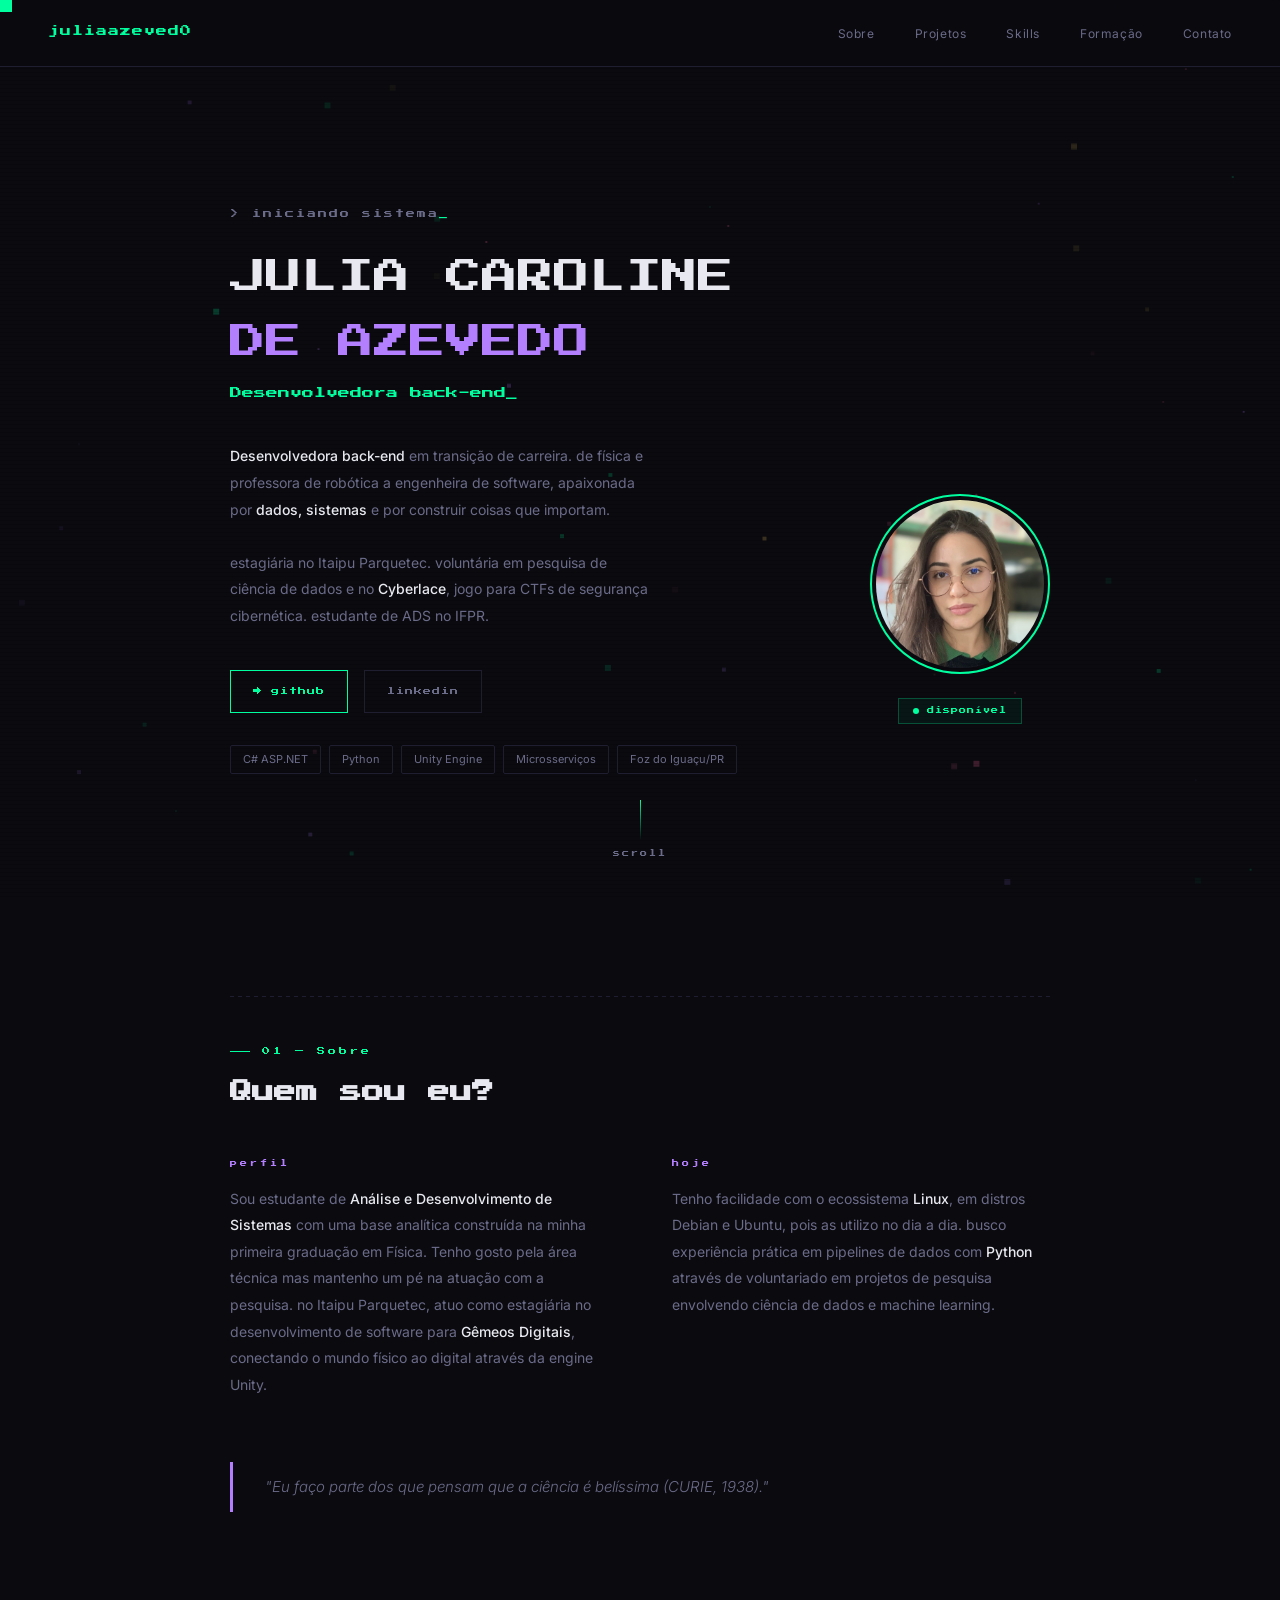
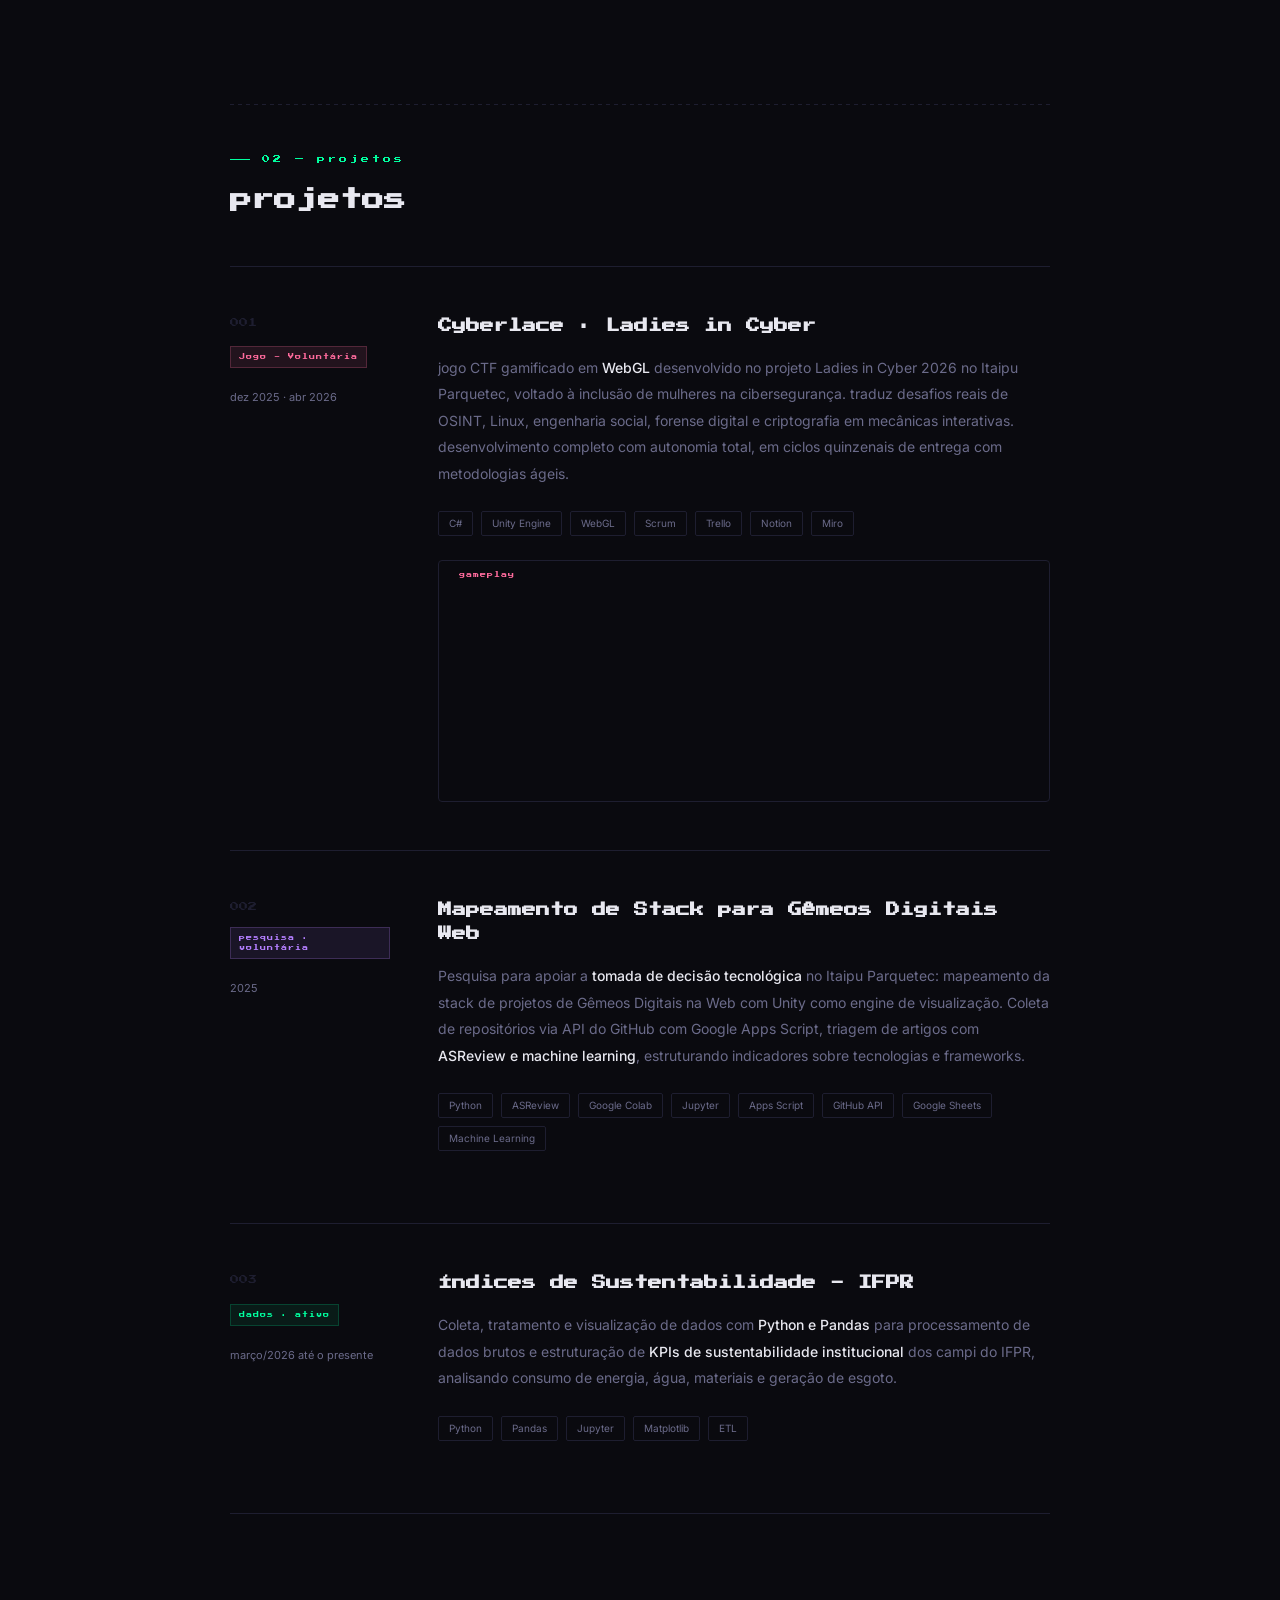
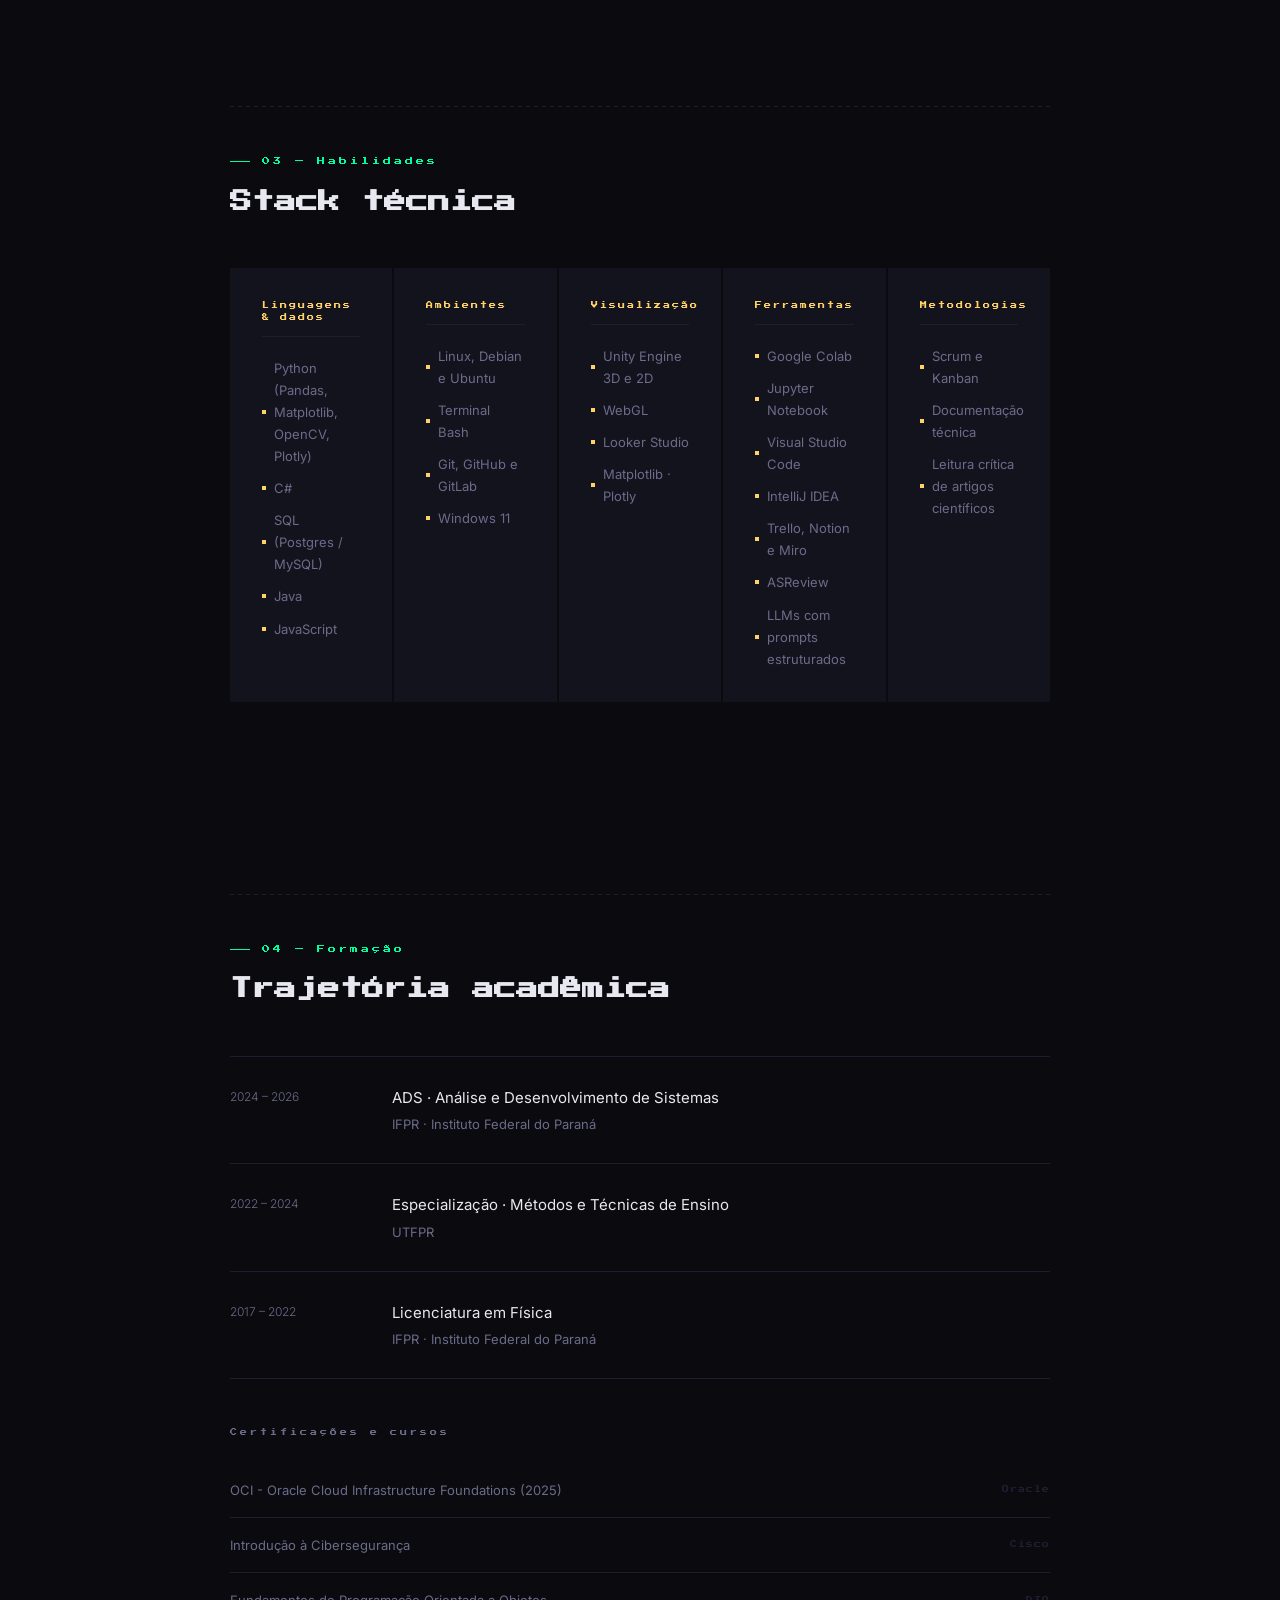
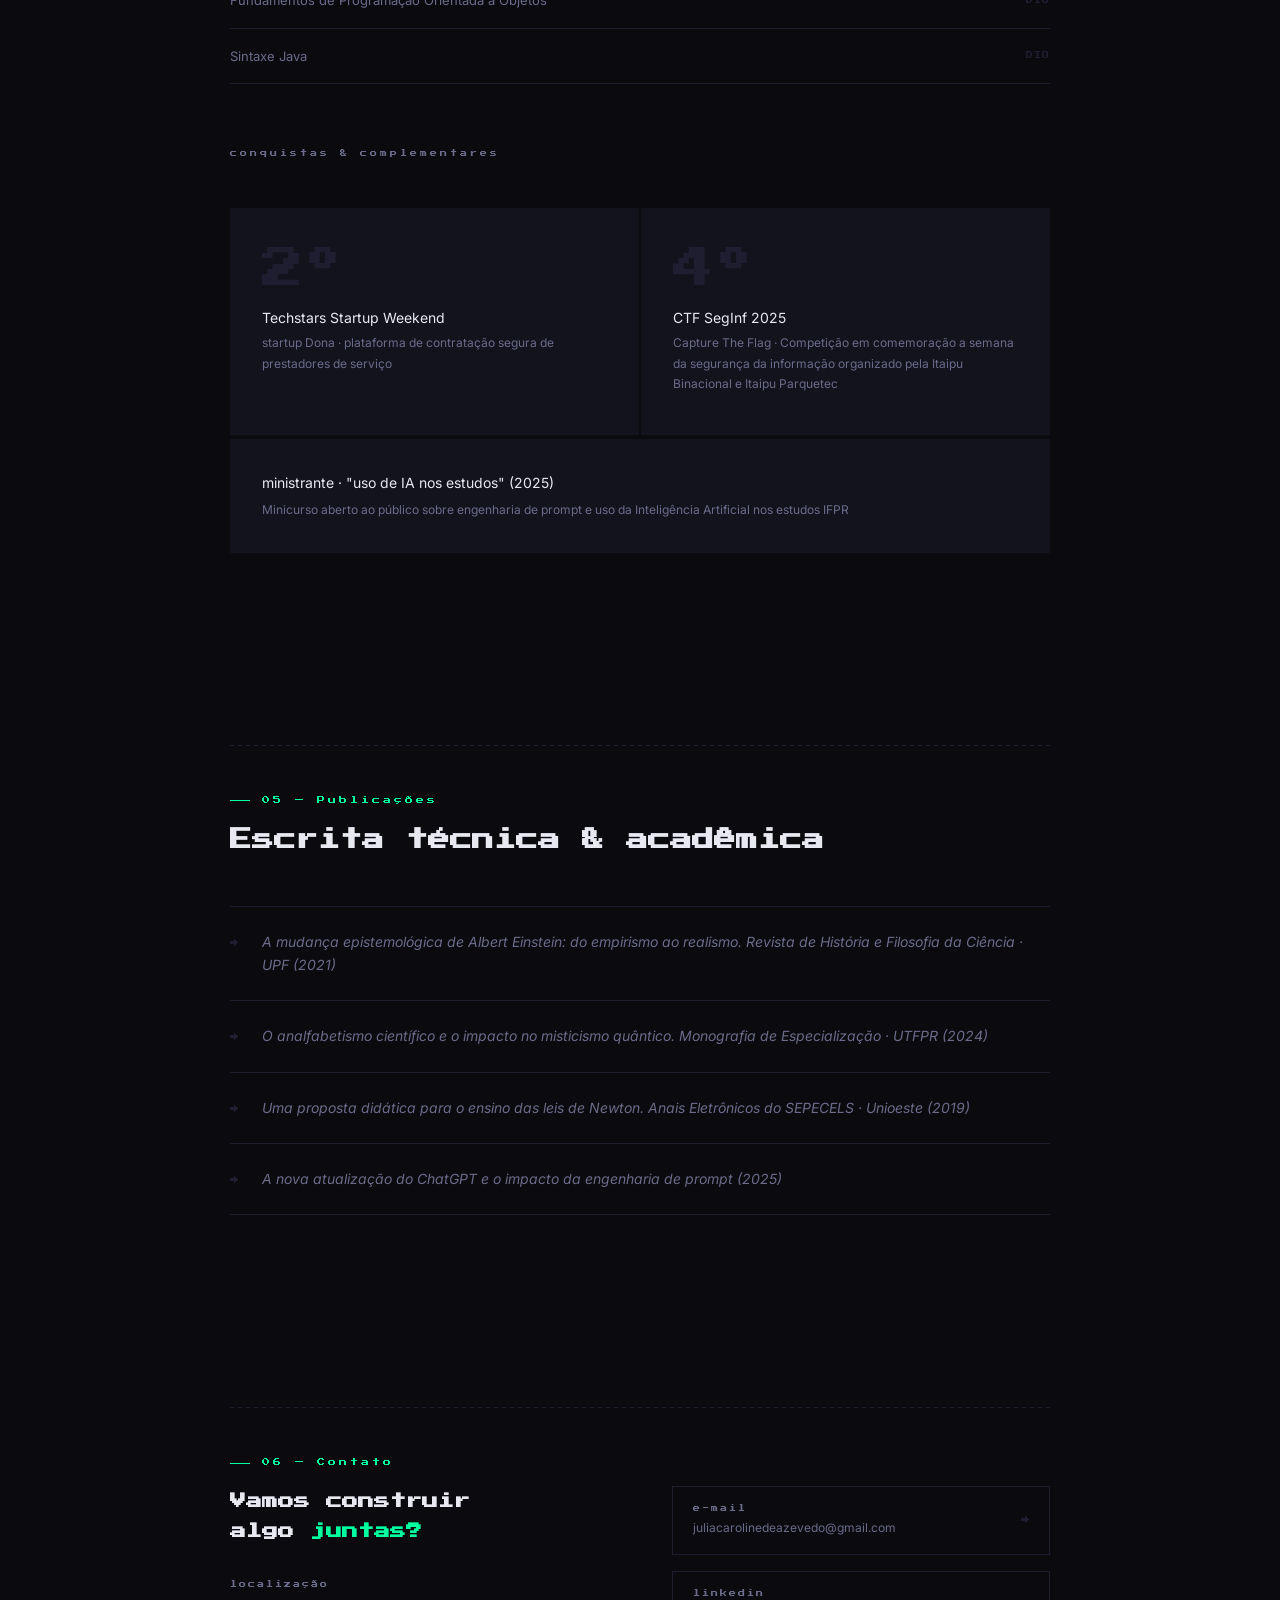
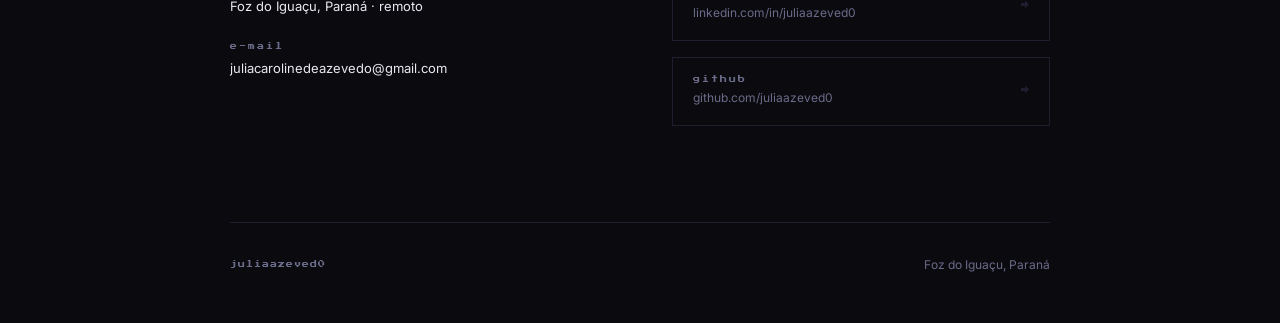
==== commit 256b0e06: "update info in portfolio" ====
--- a/index.html
+++ b/index.html
@@ -58,7 +58,7 @@
     <div class="hero-photo-area">
       <div class="photo-ring">
         <div class="photo-inner">
-          <!-- FOTO: profile.jpeg na mesma pasta que index.html -->
+        
           <img src="profile.jpeg" alt="Julia Azevedo">
         </div>
       </div>
@@ -78,19 +78,19 @@
 <!-- SOBRE -->
 <section id="sobre">
   <div class="px-div"></div>
-  <p class="sec-kicker reveal">01 — sobre</p>
-  <h2 class="sec-h reveal">quem sou eu</h2>
+  <p class="sec-kicker reveal">01 — Sobre</p>
+  <h2 class="sec-h reveal">Quem sou eu?</h2>
   <div class="about-layout reveal">
     <div>
       <span class="about-label-s">perfil</span>
-      <p class="about-p">sou estudante de <strong>Análise e Desenvolvimento de Sistemas</strong> com uma base analítica construída na minha primeira graduação em Física. tenho gosto pela área técnica mas mantenho um pé na atuação com a pesquisa. no Itaipu Parquetec, atuo como estagiária no desenvolvimento de software para <strong>Gêmeos Digitais</strong>, conectando o mundo físico ao digital através da engine Unity.</p>
+      <p class="about-p">Sou estudante de <strong>Análise e Desenvolvimento de Sistemas</strong> com uma base analítica construída na minha primeira graduação em Física. Tenho gosto pela área técnica mas mantenho um pé na atuação com a pesquisa. no Itaipu Parquetec, atuo como estagiária no desenvolvimento de software para <strong>Gêmeos Digitais</strong>, conectando o mundo físico ao digital através da engine Unity.</p>
     </div>
     <div>
       <span class="about-label-s">hoje</span>
-      <p class="about-p">tenho facilidade com o ecossistema <strong>Linux</strong>, em distros Debian e Ubuntu, pois as utilizo no dia a dia. busco experiência prática em pipelines de dados com <strong>Python</strong> através de voluntariado em projetos de pesquisa envolvendo ciência de dados e machine learning.</p>
+      <p class="about-p">Tenho facilidade com o ecossistema <strong>Linux</strong>, em distros Debian e Ubuntu, pois as utilizo no dia a dia. busco experiência prática em pipelines de dados com <strong>Python</strong> através de voluntariado em projetos de pesquisa envolvendo ciência de dados e machine learning.</p>
     </div>
     <blockquote class="about-quote">
-      "a imaginação é mais importante que o conhecimento. o conhecimento é limitado, a imaginação envolve o mundo." — Albert Einstein
+      "Eu faço parte dos que pensam que a ciência é belíssima (CURIE, 1938)."
     </blockquote>
   </div>
 </section>
@@ -104,7 +104,7 @@
   <div class="proj-item reveal">
     <div>
       <p class="proj-index">001</p>
-      <span class="proj-badge badge-game">jogo · voluntária</span>
+      <span class="proj-badge badge-game">Jogo - Voluntária</span>
       <p class="proj-period">dez 2025 · abr 2026</p>
     </div>
     <div>
@@ -114,9 +114,9 @@
         <span class="stag">C#</span><span class="stag">Unity Engine</span><span class="stag">WebGL</span>
         <span class="stag">Scrum</span><span class="stag">Trello</span><span class="stag">Notion</span><span class="stag">Miro</span>
       </div>
-      <!-- VÍDEO: demo.mp4 na mesma pasta que index.html -->
+    
       <div class="video-box">
-        <span class="video-label">▶ gameplay</span>
+        <span class="video-label"> gameplay</span>
         <video autoplay muted loop playsinline>
           <source src="demo.mp4" type="video/mp4">
         </video>
@@ -131,7 +131,7 @@
       <p class="proj-period">2025</p>
     </div>
     <div>
-      <h3 class="proj-title">Mapeamento de Stack · Gêmeos Digitais Web</h3>
+      <h3 class="proj-title">Mapeamento de Stack para Gêmeos Digitais Web</h3>
       <p class="proj-desc">Pesquisa para apoiar a <strong>tomada de decisão tecnológica</strong> no Itaipu Parquetec: mapeamento da stack de projetos de Gêmeos Digitais na Web com Unity como engine de visualização. Coleta de repositórios via API do GitHub com Google Apps Script, triagem de artigos com <strong>ASReview e machine learning</strong>, estruturando indicadores sobre tecnologias e frameworks.</p>
       <div class="proj-stack">
         <span class="stag">Python</span><span class="stag">ASReview</span><span class="stag">Google Colab</span>
@@ -145,11 +145,11 @@
     <div>
       <p class="proj-index">003</p>
       <span class="proj-badge badge-data">dados · ativo</span>
-      <p class="proj-period">mar 2026 · presente</p>
-    </div>
-    <div>
-      <h3 class="proj-title">Índices de Sustentabilidade · IFPR</h3>
-      <p class="proj-desc">coleta, tratamento e visualização de dados com <strong>Python e Pandas</strong> para processamento de dados brutos e estruturação de <strong>KPIs de sustentabilidade institucional</strong> dos campi do IFPR, analisando consumo de energia, água, materiais e geração de esgoto.</p>
+      <p class="proj-period">março/2026 até o presente</p>
+    </div>
+    <div>
+      <h3 class="proj-title">Índices de Sustentabilidade - IFPR</h3>
+      <p class="proj-desc">Coleta, tratamento e visualização de dados com <strong>Python e Pandas</strong> para processamento de dados brutos e estruturação de <strong>KPIs de sustentabilidade institucional</strong> dos campi do IFPR, analisando consumo de energia, água, materiais e geração de esgoto.</p>
       <div class="proj-stack">
         <span class="stag">Python</span><span class="stag">Pandas</span><span class="stag">Jupyter</span>
         <span class="stag">Matplotlib</span><span class="stag">ETL</span>
@@ -161,28 +161,28 @@
 <!-- SKILLS -->
 <section id="skills">
   <div class="px-div"></div>
-  <p class="sec-kicker reveal">03 — habilidades</p>
-  <h2 class="sec-h reveal">stack técnica</h2>
+  <p class="sec-kicker reveal">03 — Habilidades</p>
+  <h2 class="sec-h reveal">Stack técnica</h2>
   <div class="skills-wrap reveal">
     <div class="skill-col">
-      <div class="skill-col-title">linguagens & dados</div>
+      <div class="skill-col-title">Linguagens & dados</div>
       <ul><li>Python (Pandas, Matplotlib, OpenCV, Plotly)</li><li>C#</li><li>SQL (Postgres / MySQL)</li><li>Java</li><li>JavaScript</li></ul>
     </div>
     <div class="skill-col">
-      <div class="skill-col-title">ambientes</div>
-      <ul><li>Linux · Debian e Ubuntu</li><li>Terminal Bash</li><li>Git · GitHub · GitLab</li><li>Windows 11</li></ul>
-    </div>
-    <div class="skill-col">
-      <div class="skill-col-title">visualização</div>
+      <div class="skill-col-title">Ambientes</div>
+      <ul><li>Linux, Debian e Ubuntu</li><li>Terminal Bash</li><li>Git, GitHub e GitLab</li><li>Windows 11</li></ul>
+    </div>
+    <div class="skill-col">
+      <div class="skill-col-title">Visualização</div>
       <ul><li>Unity Engine 3D e 2D</li><li>WebGL</li><li>Looker Studio</li><li>Matplotlib · Plotly</li></ul>
     </div>
     <div class="skill-col">
-      <div class="skill-col-title">ferramentas</div>
-      <ul><li>Google Colab</li><li>Jupyter Notebook</li><li>ASReview</li><li>LLMs com prompts estruturados</li></ul>
-    </div>
-    <div class="skill-col">
-      <div class="skill-col-title">metodologias</div>
-      <ul><li>Scrum · Kanban</li><li>Documentação técnica</li><li>Leitura de artigos científicos</li><li>Trello · Notion · Miro</li></ul>
+      <div class="skill-col-title">Ferramentas</div>
+      <ul><li>Google Colab</li><li>Jupyter Notebook</li><li>Visual Studio Code</li><li>IntelliJ IDEA</li><li>Trello, Notion e  Miro</li><li>ASReview</li><li>LLMs com prompts estruturados</li></ul>
+    </div>
+    <div class="skill-col">
+      <div class="skill-col-title">Metodologias</div>
+      <ul><li>Scrum e Kanban</li><li>Documentação técnica</li><li>Leitura crítica de artigos científicos</li></ul>
     </div>
   </div>
 </section>
@@ -190,8 +190,8 @@
 <!-- FORMAÇÃO -->
 <section id="formacao">
   <div class="px-div"></div>
-  <p class="sec-kicker reveal">04 — formação</p>
-  <h2 class="sec-h reveal">trajetória acadêmica</h2>
+  <p class="sec-kicker reveal">04 — Formação</p>
+  <h2 class="sec-h reveal">Trajetória acadêmica</h2>
 
   <div class="edu-grid reveal">
     <div class="edu-row">
@@ -209,8 +209,8 @@
   </div>
 
   <div class="reveal">
-    <p class="cert-head">certificações e cursos</p>
-    <div class="cert-row"><span class="cert-name-t">OCI · Oracle Cloud Infrastructure Foundations</span><span class="cert-src">Oracle</span></div>
+    <p class="cert-head">Certificações e cursos</p>
+    <div class="cert-row"><span class="cert-name-t">OCI - Oracle Cloud Infrastructure Foundations (2025)</span><span class="cert-src">Oracle</span></div>
     <div class="cert-row"><span class="cert-name-t">Introdução à Cibersegurança</span><span class="cert-src">Cisco</span></div>
     <div class="cert-row"><span class="cert-name-t">Fundamentos de Programação Orientada a Objetos</span><span class="cert-src">DIO</span></div>
     <div class="cert-row"><span class="cert-name-t">Sintaxe Java</span><span class="cert-src">DIO</span></div>
@@ -227,12 +227,12 @@
       <div class="ach-card">
         <div class="ach-num">4º</div>
         <p class="ach-name">CTF SegInf 2025</p>
-        <p class="ach-sub">Capture The Flag · segurança da informação</p>
+        <p class="ach-sub">Capture The Flag · Competição em comemoração a semana da segurança da informação organizado pela Itaipu Binacional e Itaipu Parquetec</p>
       </div>
     </div>
     <div style="margin-top:2px;background:var(--surface);padding:2rem;border-top:2px solid var(--bg);">
       <p class="ach-name" style="margin-bottom:6px;">ministrante · "uso de IA nos estudos" (2025)</p>
-      <p class="ach-sub">minicurso aberto ao público sobre engenharia de prompt · IFPR</p>
+      <p class="ach-sub">Minicurso aberto ao público sobre engenharia de prompt e uso da Inteligência Artificial nos estudos IFPR</p>
     </div>
   </div>
 </section>
@@ -240,23 +240,23 @@
 <!-- PUBLICAÇÕES -->
 <section>
   <div class="px-div"></div>
-  <p class="sec-kicker reveal">05 — publicações</p>
-  <h2 class="sec-h reveal">escrita técnica & acadêmica</h2>
+  <p class="sec-kicker reveal">05 — Publicações</p>
+  <h2 class="sec-h reveal">Escrita técnica & acadêmica</h2>
   <div class="pub-list reveal">
-    <div class="pub-row"><span class="pub-arrow">→</span><p class="pub-text">a mudança epistemológica de Albert Einstein: do empirismo ao realismo. Revista de História e Filosofia da Ciência · UPF (2021)</p></div>
-    <div class="pub-row"><span class="pub-arrow">→</span><p class="pub-text">o analfabetismo científico e o impacto no misticismo quântico. Monografia de Especialização · UTFPR (2024)</p></div>
-    <div class="pub-row"><span class="pub-arrow">→</span><p class="pub-text">uma proposta didática para o ensino das leis de Newton. Anais Eletrônicos do SEPECELS · Unioeste (2019)</p></div>
-    <div class="pub-row"><span class="pub-arrow">→</span><p class="pub-text">a nova atualização do ChatGPT e o impacto da engenharia de prompt (2025)</p></div>
+    <div class="pub-row"><span class="pub-arrow">→</span><p class="pub-text">A mudança epistemológica de Albert Einstein: do empirismo ao realismo. Revista de História e Filosofia da Ciência · UPF (2021)</p></div>
+    <div class="pub-row"><span class="pub-arrow">→</span><p class="pub-text">O analfabetismo científico e o impacto no misticismo quântico. Monografia de Especialização · UTFPR (2024)</p></div>
+    <div class="pub-row"><span class="pub-arrow">→</span><p class="pub-text">Uma proposta didática para o ensino das leis de Newton. Anais Eletrônicos do SEPECELS · Unioeste (2019)</p></div>
+    <div class="pub-row"><span class="pub-arrow">→</span><p class="pub-text">A nova atualização do ChatGPT e o impacto da engenharia de prompt (2025)</p></div>
   </div>
 </section>
 
 <!-- CONTATO -->
 <section id="contato">
   <div class="px-div"></div>
-  <p class="sec-kicker reveal">06 — contato</p>
+  <p class="sec-kicker reveal">06 — Contato</p>
   <div class="contact-area">
     <div class="reveal">
-      <h2 class="contact-tagline">vamos construir<br>algo <span>juntas?</span></h2>
+      <h2 class="contact-tagline">Vamos construir<br>algo <span>juntas?</span></h2>
       <span class="cinfo-label">localização</span>
       <span class="cinfo-val">Foz do Iguaçu, Paraná · remoto</span>
       <span class="cinfo-label">e-mail</span>
@@ -280,7 +280,7 @@
 </section>
 
 <footer>
-  <span class="footer-l">juliaazeved0 © 2026</span>
+  <span class="footer-l">juliaazeved0</span>
   <span class="footer-r">Foz do Iguaçu, Paraná</span>
 </footer>
 
@@ -323,7 +323,7 @@
 })();
 
 /* TYPEWRITER */
-const roles=['desenvolvedora back-end_','entusiasta de dados_','criadora do cyberlace_','ex-professora de robótica_','apaixonada por sistemas_'];
+const roles=['Desenvolvedora back-end_','Entusiasta de tecnologia_','Desenvolvedora do Cyberlace_','Professora de robótica_','Apaixonada pela pesquisa_','Fome de conhecimento_' ];
 let ri=0,ci=0,del=false;
 const tw=document.getElementById('typewriter');
 function type(){
